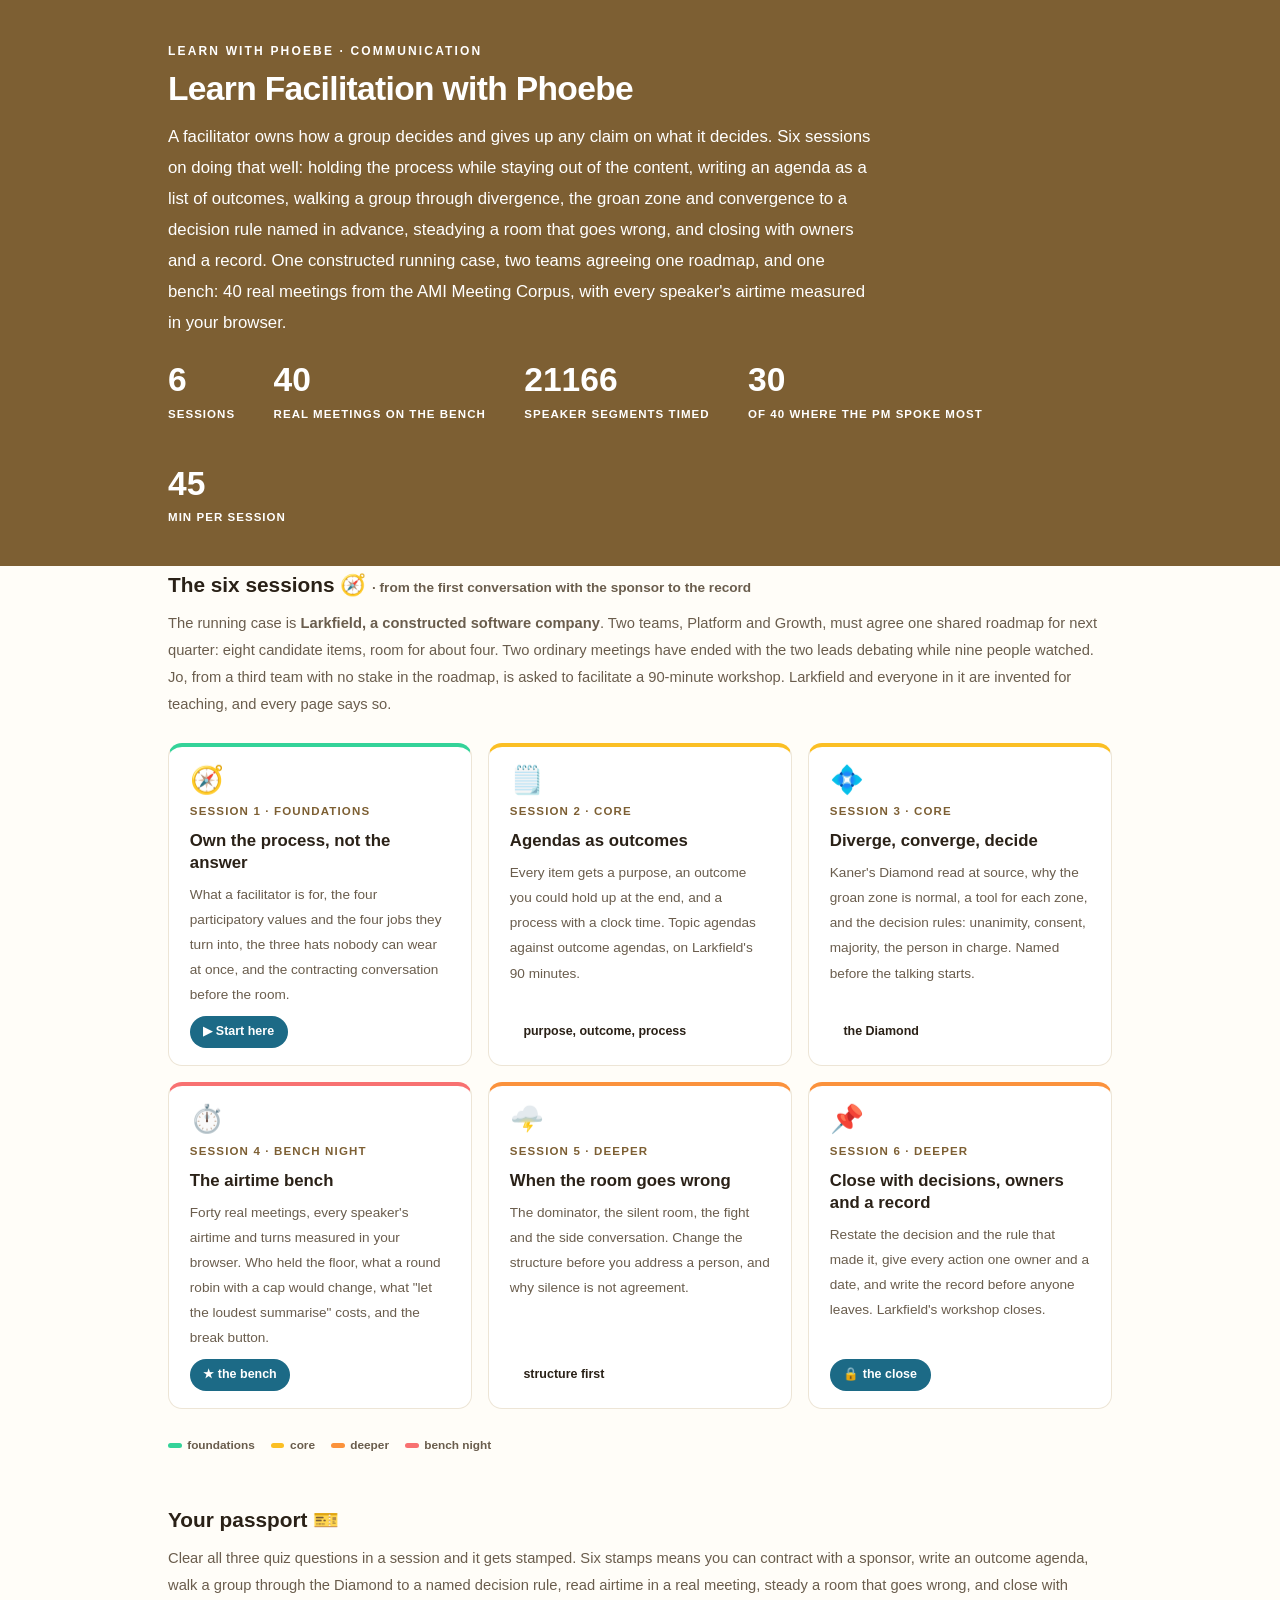
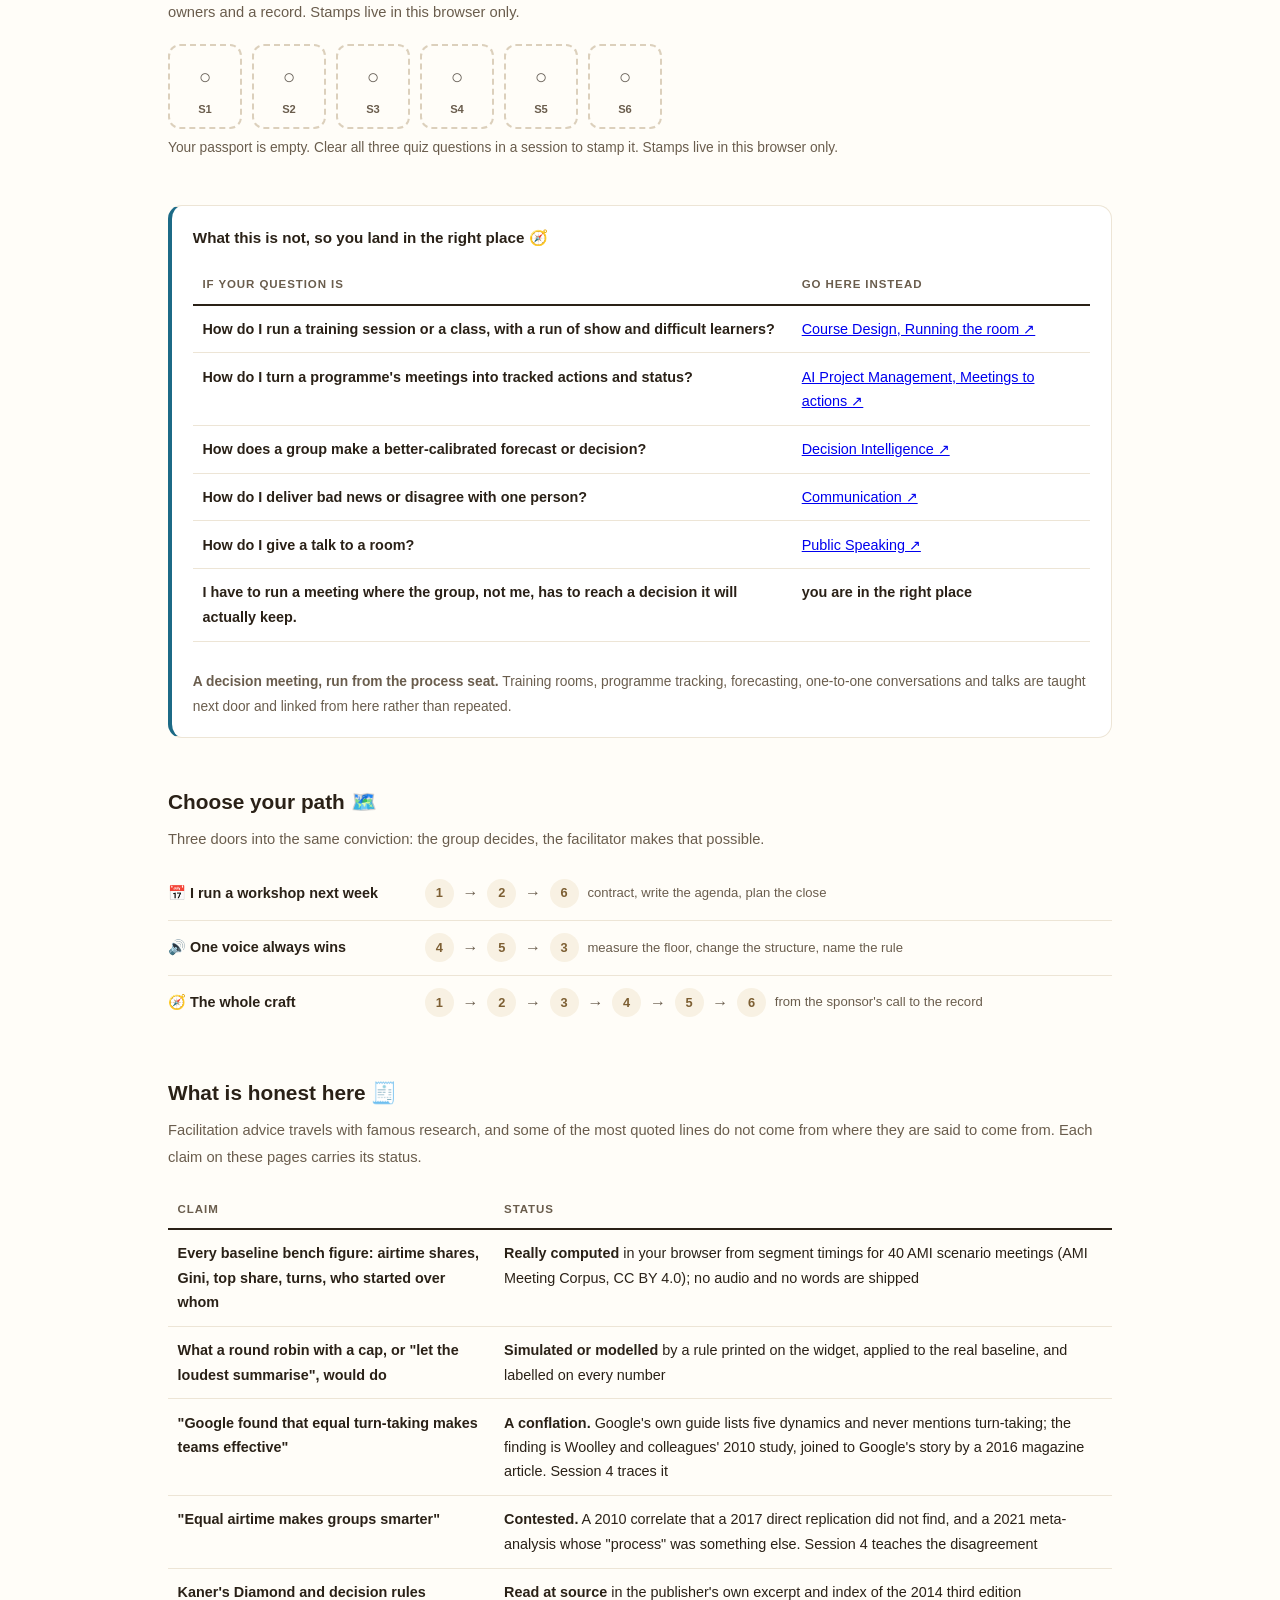
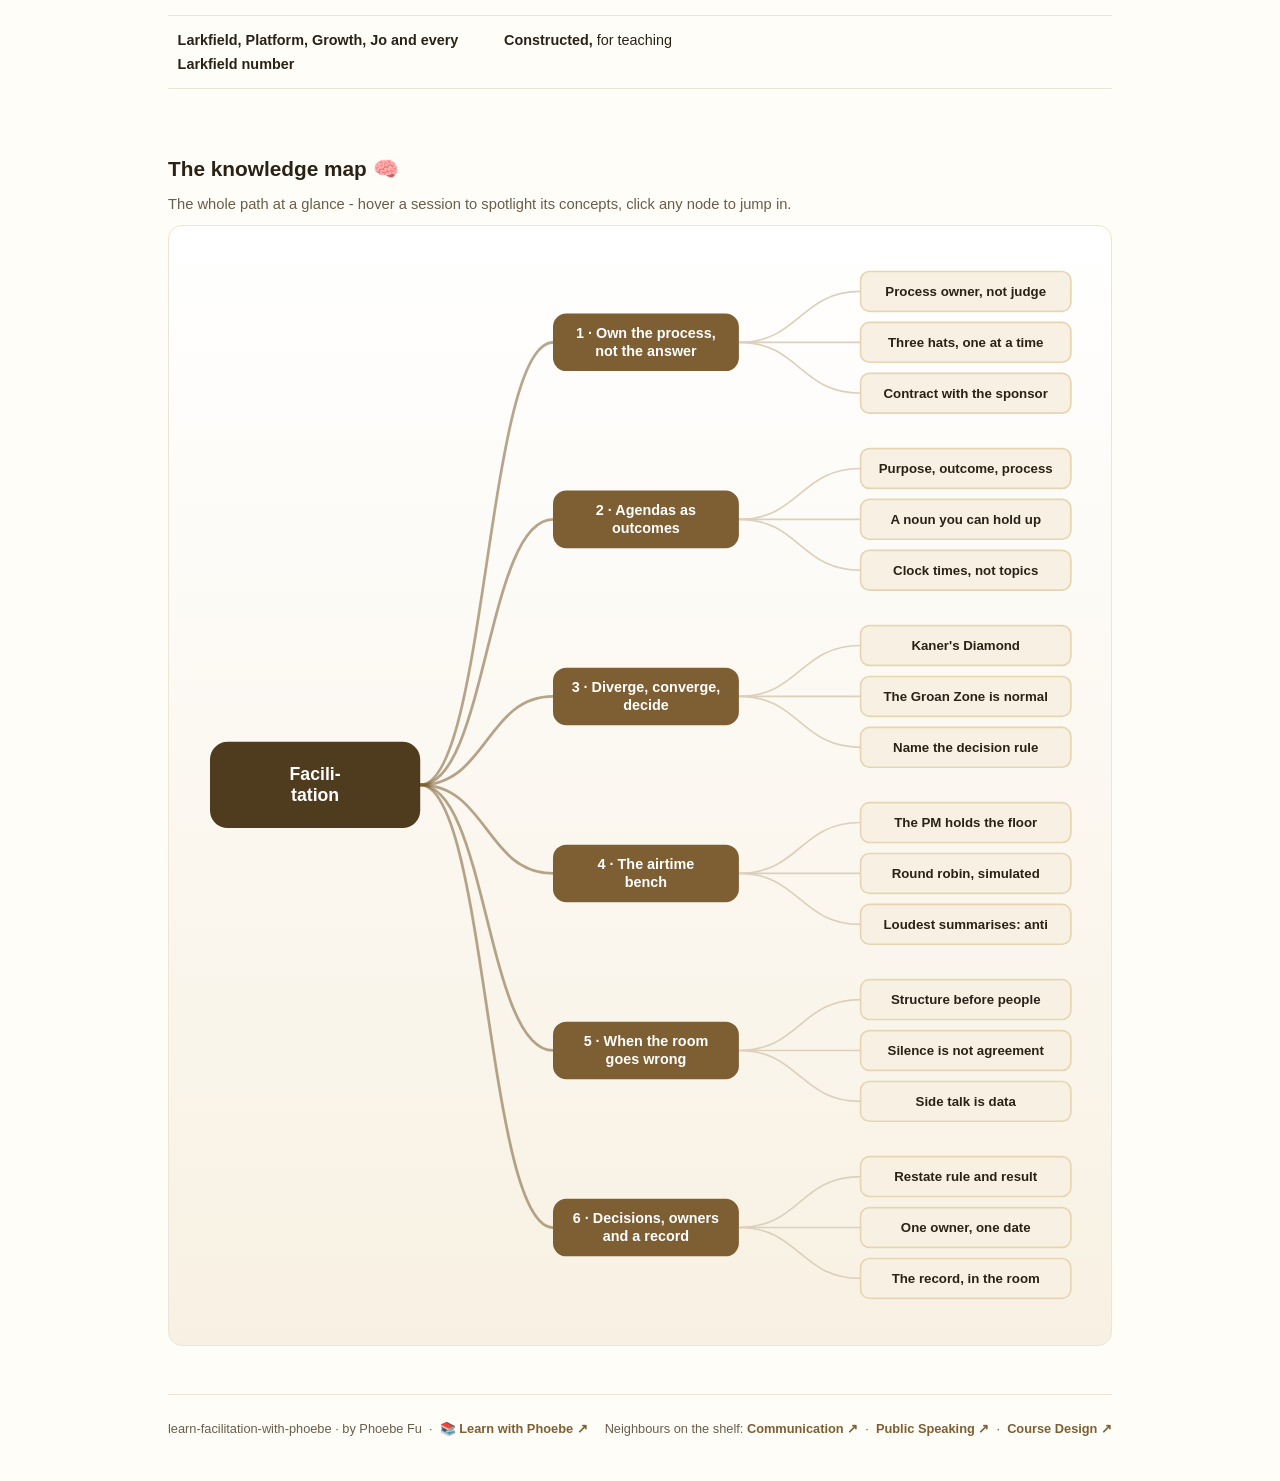
==== index.html @ 5eb2ea35 "Facilitation - six sessions and a real airtime bench Own the process, agendas as outcomes, diverge-c" ====
<!DOCTYPE html>
<html lang="en">
<head>
<meta charset="UTF-8">
<meta name="viewport" content="width=device-width, initial-scale=1.0">
<!-- social:start -->
<meta name="description" content="Six sessions on running a meeting where the group does the deciding: owning the process and not the answer, agendas written as outcomes, Kaner's Diamond and decision rules, an airtime bench built on 40 real meetings from the AMI corpus, the room going wrong, and closing with owners and a record. Free, by Phoebe Fu.">
<meta property="og:type" content="website">
<meta property="og:site_name" content="Learn with Phoebe">
<meta property="og:title" content="Learn Facilitation with Phoebe">
<meta property="og:description" content="Own the process, not the answer. Six sessions, one constructed cross-team workshop, and 40 real meetings measured in your browser: who held the floor, and what a facilitation move would change.">
<meta property="og:url" content="https://phoebefu6.github.io/learn-facilitation-with-phoebe/">
<meta property="og:image" content="https://phoebefu6.github.io/learn-facilitation-with-phoebe/assets/og-cover.png">
<meta property="og:image:width" content="1200">
<meta property="og:image:height" content="630">
<meta name="twitter:card" content="summary_large_image">
<meta name="twitter:title" content="Learn Facilitation with Phoebe">
<meta name="twitter:description" content="Who held the floor? 40 real meetings, airtime and turn-taking measured in your browser.">
<meta name="twitter:image" content="https://phoebefu6.github.io/learn-facilitation-with-phoebe/assets/og-cover.png">
<!-- social:end -->
<title>Learn Facilitation with Phoebe</title>
<link rel="stylesheet" href="assets/style.css?v=3">
<style>

  .stats-row { display: flex; gap: 2.4rem; margin-top: 1.5rem; flex-wrap: wrap; }
  .stat b { display: block; font-size: 2.1rem; font-weight: 800; line-height: 1.05; font-variant-numeric: tabular-nums; }
  .stat span { font-size: .72rem; opacity: 1; text-transform: uppercase; letter-spacing: .09em; font-weight: 600; }

  .course-grid { display: grid; grid-template-columns: repeat(auto-fit, minmax(17rem, 1fr)); gap: 1rem; margin-top: 1.5rem; }
  .course-card {
    border: 1px solid var(--hairline);
    border-top: 4px solid var(--diff, var(--indigo));
    border-radius: var(--radius);
    padding: 1.2rem 1.3rem 1.1rem;
    display: flex;
    flex-direction: column;
    gap: .5rem;
    text-decoration: none;
    color: var(--ink);
    background: #fff;
    transition: box-shadow .15s ease, border-color .15s ease, transform .15s ease;
    position: relative;
  }
  .course-card:hover { border-color: var(--indigo-soft); border-top-color: var(--diff, var(--indigo)); box-shadow: 0 8px 28px rgba(var(--shadow-rgb),.16); transform: translateY(-3px); }
  .course-card .cicon { font-size: 1.7rem; line-height: 1; }
  .course-card .cnum { font-size: .72rem; font-weight: 700; color: var(--indigo); text-transform: uppercase; letter-spacing: .1em; }
  .course-card h3 { font-size: 1.05rem; font-weight: 800; line-height: 1.3; }
  .course-card p { font-size: .85rem; color: var(--muted); flex: 1; }
  .course-card .meta { display: flex; gap: .4rem; flex-wrap: wrap; }

  .diff-legend { display: flex; gap: 1rem; margin-top: 1.6rem; font-size: .74rem; color: var(--muted); font-weight: 600; flex-wrap: wrap; }
  .diff-legend i { display: inline-block; width: .85rem; height: .35rem; border-radius: 999px; margin-right: .35rem; vertical-align: middle; }

  .paths { margin-top: 2.6rem; }
  .paths h2 { font-size: 1.3rem; font-weight: 800; margin-bottom: .3rem; }
  .paths .plede { color: var(--muted); font-size: .92rem; margin-bottom: .8rem; }
  .path { display: flex; gap: .55rem; align-items: center; padding: .75rem 0; border-bottom: .5px solid var(--hairline); flex-wrap: wrap; }
  .path:last-child { border-bottom: none; }
  .path b { min-width: 15.5rem; font-size: .9rem; }
  .path .pstep { background: var(--indigo-50); color: var(--indigo); border-radius: 999px; padding: .16rem .68rem; font-weight: 700; font-size: .8rem; text-decoration: none; transition: all .12s ease; }
  .path .pstep:hover { background: var(--indigo); color: #fff; }
  .path .parr { color: var(--muted); font-weight: 700; }

  .mm-section { margin-top: 1.6rem; }
  .mm-section h2 { font-size: 1.3rem; font-weight: 800; margin-bottom: .2rem; }
  .mm-section .mm-lede { color: var(--muted); font-size: .92rem; margin-bottom: .4rem; }
  .mm-wrap { border: 1px solid var(--hairline); border-radius: var(--radius); background: linear-gradient(180deg,#fff,var(--indigo-50)); padding: .6rem; overflow-x: auto; }
  .mm-svg { width: 100%; height: auto; display: block; max-width: 60rem; margin: 0 auto; min-width: 34rem; }
  .mm-link { cursor: pointer; text-decoration: none; }
  .mm-node rect { transition: opacity .15s ease, filter .15s ease; }
  .mm-node text { pointer-events: none; }
  .mm-link:hover .mm-node rect { filter: brightness(1.06); }
  .mm-edge { transition: opacity .15s ease; }

  .not-this { border: 1px solid var(--hairline); border-left: 4px solid var(--clay); border-radius: var(--radius); background: #fff; padding: 1.1rem 1.3rem; margin-top: 1.2rem; }
  .not-this h3 { font-size: .95rem; font-weight: 800; margin-bottom: .5rem; }
</style>
</head>
<body>
<header class="masthead">
  <div class="wrap">
    <div class="eyebrow">Learn with Phoebe · Communication</div>
    <h1>Learn <span class="accent">Facilitation</span> with Phoebe</h1>
    <p class="sub">A facilitator owns how a group decides and gives up any claim on what it decides. Six sessions on doing that well: holding the process while staying out of the content, writing an agenda as a list of outcomes, walking a group through divergence, the groan zone and convergence to a decision rule named in advance, steadying a room that goes wrong, and closing with owners and a record. One constructed running case, two teams agreeing one roadmap, and one bench: 40 real meetings from the AMI Meeting Corpus, with every speaker's airtime measured in your browser.</p>
    <div class="stats-row">
      <div class="stat"><b data-count="6">6</b><span>sessions</span></div>
      <div class="stat"><b data-count="40">40</b><span>real meetings on the bench</span></div>
      <div class="stat"><b data-count="21166">21,166</b><span>speaker segments timed</span></div>
      <div class="stat"><b data-count="30">30</b><span>of 40 where the PM spoke most</span></div>
      <div class="stat"><b data-count="45">45</b><span>min per session</span></div>
    </div>
  </div>
</header>
<main class="wrap">
  <section class="section">
    <div class="paths" style="margin-top:0">
      <h2>The six sessions 🧭 <span style="font-size:.85rem;font-weight:600;color:var(--muted)">· from the first conversation with the sponsor to the record</span></h2>
      <p class="plede">The running case is <strong>Larkfield, a constructed software company</strong>. Two teams, Platform and Growth, must agree one shared roadmap for next quarter: eight candidate items, room for about four. Two ordinary meetings have ended with the two leads debating while nine people watched. Jo, from a third team with no stake in the roadmap, is asked to facilitate a 90-minute workshop. Larkfield and everyone in it are invented for teaching, and every page says so.</p>
    </div>
    <div class="course-grid">
      <a class="course-card" href="courses/01-own-the-process.html" style="--diff:#34D399">
        <span class="cicon">🧭</span>
        <span class="cnum">Session 1 · foundations</span>
        <h3>Own the process, not the answer</h3>
        <p>What a facilitator is for, the four participatory values and the four jobs they turn into, the three hats nobody can wear at once, and the contracting conversation before the room.</p>
        <span class="meta"><span class="pill amber">▶ Start here</span></span>
      </a>
      <a class="course-card" href="courses/02-agendas-as-outcomes.html" style="--diff:#FBBF24">
        <span class="cicon">🗒️</span>
        <span class="cnum">Session 2 · core</span>
        <h3>Agendas as outcomes</h3>
        <p>Every item gets a purpose, an outcome you could hold up at the end, and a process with a clock time. Topic agendas against outcome agendas, on Larkfield's 90 minutes.</p>
        <span class="meta"><span class="pill">purpose, outcome, process</span></span>
      </a>
      <a class="course-card" href="courses/03-diverge-converge-decide.html" style="--diff:#FBBF24">
        <span class="cicon">💠</span>
        <span class="cnum">Session 3 · core</span>
        <h3>Diverge, converge, decide</h3>
        <p>Kaner's Diamond read at source, why the groan zone is normal, a tool for each zone, and the decision rules: unanimity, consent, majority, the person in charge. Named before the talking starts.</p>
        <span class="meta"><span class="pill">the Diamond</span></span>
      </a>
      <a class="course-card" href="courses/04-the-airtime-bench.html" style="--diff:#F87171">
        <span class="cicon">⏱️</span>
        <span class="cnum">Session 4 · bench night</span>
        <h3>The airtime bench</h3>
        <p>Forty real meetings, every speaker's airtime and turns measured in your browser. Who held the floor, what a round robin with a cap would change, what "let the loudest summarise" costs, and the break button.</p>
        <span class="meta"><span class="pill amber">★ the bench</span></span>
      </a>
      <a class="course-card" href="courses/05-when-the-room-goes-wrong.html" style="--diff:#FB923C">
        <span class="cicon">🌩️</span>
        <span class="cnum">Session 5 · deeper</span>
        <h3>When the room goes wrong</h3>
        <p>The dominator, the silent room, the fight and the side conversation. Change the structure before you address a person, and why silence is not agreement.</p>
        <span class="meta"><span class="pill">structure first</span></span>
      </a>
      <a class="course-card" href="courses/06-decisions-owners-record.html" style="--diff:#FB923C">
        <span class="cicon">📌</span>
        <span class="cnum">Session 6 · deeper</span>
        <h3>Close with decisions, owners and a record</h3>
        <p>Restate the decision and the rule that made it, give every action one owner and a date, and write the record before anyone leaves. Larkfield's workshop closes.</p>
        <span class="meta"><span class="pill amber">🔒 the close</span></span>
      </a>
    </div>
    <div class="diff-legend">
      <span><i style="background:#34D399"></i>foundations</span>
      <span><i style="background:#FBBF24"></i>core</span>
      <span><i style="background:#FB923C"></i>deeper</span>
      <span><i style="background:#F87171"></i>bench night</span>
    </div>
  </section>
  <section class="section">
    <div class="paths" style="margin-top:0">
      <h2>Your passport 🎫</h2>
      <p class="plede">Clear all three quiz questions in a session and it gets stamped. Six stamps means you can contract with a sponsor, write an outcome agenda, walk a group through the Diamond to a named decision rule, read airtime in a real meeting, steady a room that goes wrong, and close with owners and a record. Stamps live in this browser only.</p>
    </div>
    <div class="pp-strip"></div>
  </section>
  <section class="section">
    <div class="not-this">
      <h3>What this is not, so you land in the right place 🧭</h3>
      <table class="clean">
        <tr><th>If your question is</th><th>Go here instead</th></tr>
        <tr><td>How do I run a training session or a class, with a run of show and difficult learners?</td><td><a href="https://phoebefu6.github.io/learn-course-design-with-phoebe/courses/b3-running-the-room.html">Course Design, Running the room ↗</a></td></tr>
        <tr><td>How do I turn a programme's meetings into tracked actions and status?</td><td><a href="https://phoebefu6.github.io/learn-ai-project-management-with-phoebe/courses/b7-meetings-to-actions.html">AI Project Management, Meetings to actions ↗</a></td></tr>
        <tr><td>How does a group make a better-calibrated forecast or decision?</td><td><a href="https://phoebefu6.github.io/learn-decision-intelligence-with-phoebe/">Decision Intelligence ↗</a></td></tr>
        <tr><td>How do I deliver bad news or disagree with one person?</td><td><a href="https://phoebefu6.github.io/learn-communication-with-phoebe/courses/06-bad-news-and-disagreement.html">Communication ↗</a></td></tr>
        <tr><td>How do I give a talk to a room?</td><td><a href="https://phoebefu6.github.io/learn-public-speaking-with-phoebe/">Public Speaking ↗</a></td></tr>
        <tr><td><strong>I have to run a meeting where the group, not me, has to reach a decision it will actually keep.</strong></td><td><strong>you are in the right place</strong></td></tr>
      </table>
      <p style="margin-top:.7rem;font-size:.86rem;color:var(--muted)"><strong>A decision meeting, run from the process seat.</strong> Training rooms, programme tracking, forecasting, one-to-one conversations and talks are taught next door and linked from here rather than repeated.</p>
    </div>
  </section>
  <section class="section">
    <div class="paths">
      <h2>Choose your path 🗺️</h2>
      <p class="plede">Three doors into the same conviction: the group decides, the facilitator makes that possible.</p>
      <div class="path"><b>📅 I run a workshop next week</b>
        <a class="pstep" href="courses/01-own-the-process.html">1</a><span class="parr">→</span>
        <a class="pstep" href="courses/02-agendas-as-outcomes.html">2</a><span class="parr">→</span>
        <a class="pstep" href="courses/06-decisions-owners-record.html">6</a>
        <span style="font-size:.82rem;color:var(--muted)">contract, write the agenda, plan the close</span>
      </div>
      <div class="path"><b>🔊 One voice always wins</b>
        <a class="pstep" href="courses/04-the-airtime-bench.html">4</a><span class="parr">→</span>
        <a class="pstep" href="courses/05-when-the-room-goes-wrong.html">5</a><span class="parr">→</span>
        <a class="pstep" href="courses/03-diverge-converge-decide.html">3</a>
        <span style="font-size:.82rem;color:var(--muted)">measure the floor, change the structure, name the rule</span>
      </div>
      <div class="path"><b>🧭 The whole craft</b>
        <a class="pstep" href="courses/01-own-the-process.html">1</a><span class="parr">→</span>
        <a class="pstep" href="courses/02-agendas-as-outcomes.html">2</a><span class="parr">→</span>
        <a class="pstep" href="courses/03-diverge-converge-decide.html">3</a><span class="parr">→</span>
        <a class="pstep" href="courses/04-the-airtime-bench.html">4</a><span class="parr">→</span>
        <a class="pstep" href="courses/05-when-the-room-goes-wrong.html">5</a><span class="parr">→</span>
        <a class="pstep" href="courses/06-decisions-owners-record.html">6</a>
        <span style="font-size:.82rem;color:var(--muted)">from the sponsor's call to the record</span>
      </div>
    </div>
  </section>
  <section class="section">
    <div class="paths" style="margin-top:0">
      <h2>What is honest here 🧾</h2>
      <p class="plede">Facilitation advice travels with famous research, and some of the most quoted lines do not come from where they are said to come from. Each claim on these pages carries its status.</p>
    </div>
    <table class="clean">
      <tr><th>Claim</th><th>Status</th></tr>
      <tr><td>Every baseline bench figure: airtime shares, Gini, top share, turns, who started over whom</td><td><strong>Really computed</strong> in your browser from segment timings for 40 AMI scenario meetings (AMI Meeting Corpus, CC BY 4.0); no audio and no words are shipped</td></tr>
      <tr><td>What a round robin with a cap, or "let the loudest summarise", would do</td><td><strong>Simulated or modelled</strong> by a rule printed on the widget, applied to the real baseline, and labelled on every number</td></tr>
      <tr><td>"Google found that equal turn-taking makes teams effective"</td><td><strong>A conflation.</strong> Google's own guide lists five dynamics and never mentions turn-taking; the finding is Woolley and colleagues' 2010 study, joined to Google's story by a 2016 magazine article. Session 4 traces it</td></tr>
      <tr><td>"Equal airtime makes groups smarter"</td><td><strong>Contested.</strong> A 2010 correlate that a 2017 direct replication did not find, and a 2021 meta-analysis whose "process" was something else. Session 4 teaches the disagreement</td></tr>
      <tr><td>Kaner's Diamond and decision rules</td><td><strong>Read at source</strong> in the publisher's own excerpt and index of the 2014 third edition</td></tr>
      <tr><td>Larkfield, Platform, Growth, Jo and every Larkfield number</td><td><strong>Constructed,</strong> for teaching</td></tr>
    </table>
  </section>
  <section class="section mm-section">
    <h2>The knowledge map 🧠</h2>
    <p class="mm-lede">The whole path at a glance - hover a session to spotlight its concepts, click any node to jump in.</p>
    <div class="mm-wrap"><div id="mindmap"></div></div>
  </section>
  <footer class="pagefoot">
    <span>learn-facilitation-with-phoebe · by Phoebe Fu &nbsp;·&nbsp; 📚 <a href="https://phoebefu6.github.io/learn-with-phoebe/">Learn with Phoebe ↗</a></span>
    <span>Neighbours on the shelf: <a href="https://phoebefu6.github.io/learn-communication-with-phoebe/">Communication ↗</a> &nbsp;·&nbsp; <a href="https://phoebefu6.github.io/learn-public-speaking-with-phoebe/">Public Speaking ↗</a> &nbsp;·&nbsp; <a href="https://phoebefu6.github.io/learn-course-design-with-phoebe/">Course Design ↗</a></span>
  </footer>
</main>
<script>
window.MINDMAP_DATA = {
 "title": "Facili-\ntation",
 "centerColor": "#4F3B1D",
 "sessions": [
  {
   "label": "Own the process,\nnot the answer",
   "href": "courses/01-own-the-process.html",
   "color": "#34D399",
   "concepts": [
    {
     "label": "Process owner, not judge",
     "href": "courses/01-own-the-process.html"
    },
    {
     "label": "Three hats, one at a time",
     "href": "courses/01-own-the-process.html"
    },
    {
     "label": "Contract with the sponsor",
     "href": "courses/01-own-the-process.html"
    }
   ]
  },
  {
   "label": "Agendas as\noutcomes",
   "href": "courses/02-agendas-as-outcomes.html",
   "color": "#FBBF24",
   "concepts": [
    {
     "label": "Purpose, outcome, process",
     "href": "courses/02-agendas-as-outcomes.html"
    },
    {
     "label": "A noun you can hold up",
     "href": "courses/02-agendas-as-outcomes.html"
    },
    {
     "label": "Clock times, not topics",
     "href": "courses/02-agendas-as-outcomes.html"
    }
   ]
  },
  {
   "label": "Diverge, converge,\ndecide",
   "href": "courses/03-diverge-converge-decide.html",
   "color": "#FBBF24",
   "concepts": [
    {
     "label": "Kaner's Diamond",
     "href": "courses/03-diverge-converge-decide.html"
    },
    {
     "label": "The Groan Zone is normal",
     "href": "courses/03-diverge-converge-decide.html"
    },
    {
     "label": "Name the decision rule",
     "href": "courses/03-diverge-converge-decide.html"
    }
   ]
  },
  {
   "label": "The airtime\nbench",
   "href": "courses/04-the-airtime-bench.html",
   "color": "#F87171",
   "concepts": [
    {
     "label": "The PM holds the floor",
     "href": "courses/04-the-airtime-bench.html"
    },
    {
     "label": "Round robin, simulated",
     "href": "courses/04-the-airtime-bench.html"
    },
    {
     "label": "Loudest summarises: anti",
     "href": "courses/04-the-airtime-bench.html"
    }
   ]
  },
  {
   "label": "When the room\ngoes wrong",
   "href": "courses/05-when-the-room-goes-wrong.html",
   "color": "#FB923C",
   "concepts": [
    {
     "label": "Structure before people",
     "href": "courses/05-when-the-room-goes-wrong.html"
    },
    {
     "label": "Silence is not agreement",
     "href": "courses/05-when-the-room-goes-wrong.html"
    },
    {
     "label": "Side talk is data",
     "href": "courses/05-when-the-room-goes-wrong.html"
    }
   ]
  },
  {
   "label": "Decisions, owners\nand a record",
   "href": "courses/06-decisions-owners-record.html",
   "color": "#FB923C",
   "concepts": [
    {
     "label": "Restate rule and result",
     "href": "courses/06-decisions-owners-record.html"
    },
    {
     "label": "One owner, one date",
     "href": "courses/06-decisions-owners-record.html"
    },
    {
     "label": "The record, in the room",
     "href": "courses/06-decisions-owners-record.html"
    }
   ]
  }
 ]
};
</script>
<script src="assets/mindmap.js?v=1"></script>
<script src="assets/app.js?v=2"></script>
</body>
</html>
---- assets/style.css ----
/* learn-facilitation-with-phoebe - editorial bold design system
   Accent: compass brass #7D5F33 · Deep brass #4F3B1D · Mid brass #6A5029 · Contrast: deep sea teal #1C6A86
   (CSS var names still read --indigo/--amber; they hold brass and teal.)
   Light surfaces only: the code box and the lightbox scrim are light tints. */

:root {
  --indigo: #7D5F33;
  --indigo-deep: #4F3B1D;
  --indigo-mid: #6A5029;
  --indigo-soft: #E6D5B3;
  --indigo-50: #F8F1E3;
  --ink: #2A2117;
  --muted: #6A5D4D;
  --faint: #DCD0BC;
  --hairline: #EDE5D6;
  --clay: #1C6A86;
  --clay-ink: #124A5E;
  --amber: #1C6A86;
  --amber-ink: #124A5E;
  --amber-50: #E4F1F5;
  --paper: #FFFDF8;
  --code-bg: #FBF6EC;
  --code-ink: #2A2117;
  --scrim-rgb: 255,252,246;
  --shadow-rgb: 125,95,51;
  --radius: 14px;
}

* { margin: 0; padding: 0; box-sizing: border-box; }

html { font-size: 16px; scroll-behavior: smooth; }
html.zoom-125 { font-size: 20px; }
html.zoom-150 { font-size: 24px; }

body {
  font-family: "Inter", -apple-system, BlinkMacSystemFont, "Segoe UI", Roboto, sans-serif;
  background: var(--paper);
  color: var(--ink);
  line-height: 1.85;
  font-feature-settings: "tnum";
}

.wrap { max-width: 62rem; margin: 0 auto; padding: 0 1.5rem; }

/* ---------- header band ---------- */
.masthead {
  background: var(--indigo);
  color: #fff;
  padding: 2.5rem 0 2.25rem;
}
.masthead .eyebrow {
  font-size: .75rem;
  letter-spacing: .18em;
  text-transform: uppercase;
  opacity: 1;
  font-weight: 600;
}
.masthead h1 {
  font-size: 2.1rem;
  line-height: 1.15;
  font-weight: 800;
  margin: .5rem 0 .75rem;
  letter-spacing: -.02em;
}
.masthead h1 .accent { color: inherit; }
.masthead .sub { font-size: 1.05rem; opacity: 1; max-width: 44rem; }

.chip-row { display: flex; flex-wrap: wrap; gap: .5rem; margin-top: 1.1rem; }
.chip {
  display: inline-flex;
  align-items: center;
  gap: .35rem;
  border-radius: 999px;
  padding: .25rem .8rem;
  font-size: .78rem;
  font-weight: 600;
  white-space: nowrap;
}
.chip.level { background: #fff; color: var(--indigo); }
.chip.audience { background: rgba(255,255,255,.08); color: #fff; border: 1px solid rgba(255,255,255,.35); }
.chip.time { background: var(--ink); color: #fff; font-variant-numeric: tabular-nums; }


/* ---------- agenda band ----------
   Recovered 2026-09-02. These six repos were scaffolded from a stylesheet that had
   lost this block, so .agenda rendered as run-on inline text ~700px tall inside the
   masthead. 87 of 93 repos carry it; these were the exception, and they were also the
   six the estate sweep could not see. See course-builder/references/field-notes.md.

   .a3 does NOT reuse the donor's `color: var(--amber-ink)`: that pair falls below
   4.5:1 against --amber in all six palettes, which is the same failure the sweep
   flags on the wellbeing courses. The literal below is the darkest tone of this
   repo's own amber-ink that clears 4.5:1, so the band stays bright. Recompute it if
   --amber changes. */
.agenda {
  display: flex;
  border-radius: 999px;
  overflow: hidden;
  margin: 1.4rem 0 0;
  font-size: .72rem;
  font-weight: 600;
  text-align: center;
  color: #fff;
}
.agenda span { padding: .45rem .3rem; white-space: nowrap; overflow: hidden; text-overflow: ellipsis; }
.agenda .a1 { background: var(--indigo-deep); }
.agenda .a2 { background: var(--indigo-mid); }
.agenda .a3 { background: var(--amber); color: #FFFFFF; }
.agenda .a4 { background: var(--indigo-soft); color: var(--ink); }

/* ---------- toolbar ---------- */
.toolbar {
  position: sticky;
  top: 0;
  z-index: 40;
  background: rgba(255,255,255,.94);
  backdrop-filter: blur(6px);
  border-bottom: 1px solid var(--hairline);
  padding: .55rem 0;
}
.toolbar .wrap { display: flex; align-items: center; gap: .5rem; flex-wrap: nowrap; }
.toolbar .crumb { font-size: .8rem; color: var(--muted); font-weight: 600; margin-right: auto; min-width: 0; white-space: nowrap; overflow: hidden; text-overflow: ellipsis; }
.toolbar .btn { white-space: nowrap; flex: none; padding: .38rem .8rem; font-size: .78rem; line-height: 1.2; }
.toolbar .crumb a { color: var(--indigo); text-decoration: none; }
.btn {
  border: 1px solid var(--hairline);
  background: #fff;
  color: var(--ink);
  border-radius: 999px;
  padding: .35rem .9rem;
  font-size: .78rem;
  font-weight: 600;
  cursor: pointer;
  font-family: inherit;
  transition: all .15s ease;
}
.btn:hover { border-color: var(--indigo); color: var(--indigo); }
.btn.primary { background: var(--indigo); border-color: var(--indigo); color: #fff; }
.btn.primary:hover { background: var(--indigo-deep); }

/* ---------- sections ---------- */
main { padding: 2.5rem 0 4rem; }

.section { margin-bottom: 2.8rem; }
.section-kicker { margin-bottom: 1rem; }
.section-kicker .klabel {
  display: block;
  font-size: .72rem;
  text-transform: uppercase;
  letter-spacing: .1em;
  color: var(--indigo);
  font-weight: 700;
  margin-bottom: .35rem;
}
.section-kicker h2 {
  font-size: 1.45rem;
  font-weight: 800;
  letter-spacing: -.01em;
  display: flex;
  align-items: center;
  gap: .7rem;
  flex-wrap: wrap;
}
.section-kicker .tag {
  border-radius: 999px;
  padding: .18rem .7rem;
  font-size: .7rem;
  font-weight: 700;
  text-transform: uppercase;
  letter-spacing: .08em;
}
.tag.concept { background: var(--indigo-50); color: var(--indigo); }
.tag.demo { background: var(--amber-50); color: var(--amber-ink); }
.tag.exercise { background: var(--ink); color: #fff; }

.lede { color: var(--muted); max-width: 46rem; margin-bottom: 1.4rem; line-height: 1.8; }

/* live vs self-study markers on cards */
.mode {
  font-size: .64rem;
  font-weight: 700;
  text-transform: uppercase;
  letter-spacing: .07em;
  padding: .14rem .6rem;
  border-radius: 999px;
  flex: none;
}
.mode.live { background: var(--indigo); color: #fff; }
.mode.self { background: #fff; color: var(--muted); border: 1px solid var(--hairline); }

/* ---------- accordions ---------- */
details.card {
  border: 1px solid var(--hairline);
  border-radius: var(--radius);
  margin-bottom: .8rem;
  overflow: hidden;
  background: #fff;
}
details.card[open] { border-color: var(--indigo-soft); box-shadow: 0 8px 28px rgba(var(--shadow-rgb),.08); }
details.card summary {
  list-style: none;
  cursor: pointer;
  padding: 1rem 1.25rem;
  display: flex;
  align-items: center;
  gap: .75rem;
  font-weight: 700;
  font-size: 1.02rem;
  user-select: none;
}
details.card summary::-webkit-details-marker { display: none; }
details.card summary .dot {
  width: .6rem; height: .6rem;
  border-radius: 999px;
  background: var(--indigo);
  flex: none;
}
details.card summary .mini { margin-left: auto; font-size: .72rem; color: var(--muted); font-weight: 600; white-space: nowrap; }
details.card summary .caret { transition: transform .2s ease; color: var(--indigo); font-size: .8rem; }
details.card[open] summary .caret { transform: rotate(90deg); }
details.card .body { padding: 0 1.25rem 1.4rem; border-top: 1px solid var(--hairline); padding-top: 1.15rem; }
details.card .body p { margin-bottom: 1.05rem; max-width: 48rem; }
details.card .body p:last-child { margin-bottom: 0; }
details.card .body ul, details.card .body ol { margin: 0 0 1.1rem 1.2rem; max-width: 47rem; }
details.card .body li { margin-bottom: .65rem; }
details.card .body h4 { font-size: .95rem; font-weight: 700; margin: 1.1rem 0 .45rem; }
details.card .body h4:first-child { margin-top: 0; }

/* ---------- pills & legends ---------- */
.legend { display: flex; flex-wrap: wrap; gap: .5rem; margin: 0 0 1.2rem; }
.pill {
  display: inline-flex;
  align-items: center;
  gap: .4rem;
  border-radius: 999px;
  padding: .28rem .85rem;
  font-size: .78rem;
  font-weight: 600;
}
.pill.solid { background: var(--indigo); color: #fff; }
.pill.light { background: var(--indigo-50); color: var(--indigo); }
.pill.inkpill { background: var(--ink); color: #fff; }
.pill.amber, .pill.peach { background: var(--amber); color: #fff; }
.pill.bare { color: var(--faint); }

/* ---------- 4D grid ---------- */
.grid-2 { display: grid; grid-template-columns: repeat(auto-fit, minmax(15rem, 1fr)); gap: .8rem; margin: .5rem 0 1rem; }
.d-card {
  border: 1px solid var(--hairline);
  border-left: 4px solid var(--indigo);
  border-radius: 10px;
  padding: 1rem 1.1rem;
}
.d-card h4 { font-size: .95rem; margin-bottom: .3rem; }
.d-card h4 .lead-letter { color: var(--indigo); }
.d-card p { font-size: .86rem; color: var(--muted); margin: 0; }

/* ---------- tables ---------- */
table.clean { width: 100%; border-collapse: collapse; font-size: .9rem; margin: .4rem 0 1rem; }
table.clean th {
  text-align: left;
  font-size: .72rem;
  text-transform: uppercase;
  letter-spacing: .08em;
  color: var(--muted);
  padding: .5rem .6rem;
  border-bottom: 2px solid var(--ink);
}
table.clean td { padding: .7rem .6rem; border-bottom: .5px solid var(--hairline); vertical-align: top; line-height: 1.7; }
table.clean td:first-child { font-weight: 600; }

/* ---------- prompt boxes ---------- */
.prompt-box {
  position: relative;
  background: var(--code-bg);
  color: var(--code-ink);
  border-radius: var(--radius);
  padding: 1.1rem 1.2rem;
  margin: 1rem 0 1.2rem;
  font-family: "SF Mono", ui-monospace, Menlo, Consolas, monospace;
  font-size: .84rem;
  line-height: 1.65;
  white-space: pre-wrap;
  word-break: break-word;
}
.prompt-box .label {
  position: absolute;
  top: -0.7rem;
  left: 1rem;
  background: var(--indigo);
  color: #fff;
  font-family: "Inter", -apple-system, sans-serif;
  font-size: .68rem;
  font-weight: 700;
  letter-spacing: .06em;
  text-transform: uppercase;
  border-radius: 999px;
  padding: .15rem .7rem;
}
.prompt-box.bad .label { background: var(--faint); color: var(--ink); }
.prompt-box.good .label { background: var(--amber); color: #fff; }
.copy-btn {
  position: absolute;
  top: .7rem;
  right: .7rem;
  background: var(--indigo-50);
  border: 1px solid var(--faint);
  color: var(--indigo-deep);
  border-radius: 999px;
  padding: .25rem .8rem;
  font-size: .72rem;
  font-weight: 600;
  cursor: pointer;
  font-family: "Inter", -apple-system, sans-serif;
  transition: background .15s ease;
}
.copy-btn:hover { background: var(--indigo-soft); }
.copy-btn.copied { background: var(--amber); border-color: var(--amber); color: #fff; }

/* ---------- demo steps ---------- */
.steps { counter-reset: step; margin: .6rem 0 1rem; }
.step {
  display: grid;
  grid-template-columns: max-content minmax(0, 1fr);
  column-gap: .9rem;
  row-gap: .2rem;
  padding: .85rem 0;
  border-bottom: .5px solid var(--hairline);
}
.step > * { grid-column: 2; min-width: 0; }
.step > .prompt-box { margin: .8rem 0 .4rem; }
.step:last-child { border-bottom: none; }
.step::before {
  counter-increment: step;
  content: counter(step);
  flex: none;
  width: 1.7rem; height: 1.7rem;
  border-radius: 999px;
  background: var(--indigo-50);
  color: var(--indigo);
  font-weight: 700;
  font-size: .85rem;
  display: inline-flex;
  align-items: center;
  justify-content: center;
  margin-top: .1rem;
}
.step p { margin: 0; }
/* A code box inside a step sits BELOW the step text at full width. Without this the flex row
 * puts it in a half-width column beside the text and wraps code mid-token. */
.step { flex-wrap: wrap; }
.step > p { flex: 1 1 0; min-width: 0; }
.step > .prompt-box { flex: 1 1 100%; margin: .7rem 0 .2rem; word-break: normal; overflow-x: auto; }

/* ---------- callouts ---------- */
.callout {
  border-radius: var(--radius);
  padding: 1rem 1.2rem;
  margin: 1rem 0;
  font-size: .92rem;
}
.callout.tip { background: var(--indigo-50); border-left: 4px solid var(--indigo); }
.callout.win { background: var(--amber-50); border-left: 4px solid var(--amber); }
.callout strong:first-child { display: block; margin-bottom: .2rem; }

.callout.example {
  background: #FFFFFF;
  border: 1px solid var(--hairline);
  border-left: 4px solid var(--amber);
  font-size: .9rem;
}
.callout.example .ex-pill {
  display: inline-block;
  background: var(--amber);
  color: #fff;
  border-radius: 999px;
  padding: .15rem .7rem;
  font-size: .68rem;
  font-weight: 700;
  text-transform: uppercase;
  letter-spacing: .06em;
  margin-bottom: .5rem;
}
.callout.example p { margin: 0 0 .75rem; max-width: 47rem; }
.callout.example p:last-child { margin-bottom: 0; }
.callout.example ul { margin: 0 0 0 1.1rem; max-width: 46rem; }
.callout.example li { margin-bottom: .6rem; }
.callout.example li:last-child { margin-bottom: 0; }

/* ---------- zoomable figures ---------- */
figure.zoomable {
  border: 1px solid var(--hairline);
  border-radius: var(--radius);
  padding: 1.2rem;
  margin: 1rem 0 1.4rem;
  cursor: zoom-in;
  transition: box-shadow .15s ease;
  background: #fff;
}
figure.zoomable:hover { box-shadow: 0 8px 28px rgba(var(--shadow-rgb),.12); }
figure.zoomable svg, figure.zoomable img { width: 100%; height: auto; display: block; }
figure.zoomable figcaption {
  margin-top: .6rem;
  font-size: .76rem;
  color: var(--muted);
  font-weight: 600;
  display: flex;
  align-items: center;
  gap: .4rem;
}

.lightbox {
  position: fixed;
  inset: 0;
  z-index: 100;
  background: rgba(var(--scrim-rgb),.9);
  display: none;
  align-items: center;
  justify-content: center;
  padding: 3vh 3vw;
  cursor: zoom-out;
}
.lightbox.open { display: flex; }
.lightbox .inner {
  background: #fff;
  border-radius: var(--radius);
  padding: 2rem;
  max-width: 94vw;
  max-height: 92vh;
  overflow: auto;
}
.lightbox .inner svg, .lightbox .inner img { width: min(88vw, 70rem); height: auto; }
.lightbox .close-hint {
  position: fixed;
  top: 1rem; right: 1.4rem;
  color: var(--ink);
  font-size: .8rem;
  font-weight: 600;
  opacity: 1;
}

/* ---------- courses covered ---------- */
.covered { border: 1px solid var(--hairline); border-radius: var(--radius); overflow: hidden; }
.covered-row {
  display: flex;
  align-items: baseline;
  gap: .8rem;
  padding: .75rem 1.1rem;
  border-bottom: .5px solid var(--hairline);
  font-size: .9rem;
}
.covered-row:last-child { border-bottom: none; }
.covered-row .status { flex: none; }
.covered-row .name { font-weight: 600; }
.covered-row .note { margin-left: auto; color: var(--muted); font-size: .78rem; text-align: right; }

/* ---------- cheat sheet footer ---------- */
.cheat {
  background: var(--indigo-50);
  color: var(--ink);
  border: 1px solid var(--indigo-soft);
  border-radius: var(--radius);
  padding: 1.6rem 1.6rem 1.3rem;
  margin-top: 3rem;
}
.cheat h3 { font-size: 1.1rem; margin-bottom: 1rem; }
.cheat h3 span { color: var(--indigo); }
.cheat .grid-2 { gap: 1rem; }
.cheat .cheat-item { border-left: 3px solid var(--indigo-mid); padding-left: .8rem; }
.cheat .cheat-item b { display: block; font-size: .85rem; color: var(--indigo-deep); }
.cheat .cheat-item span { font-size: .82rem; color: var(--ink); }

footer.pagefoot {
  border-top: 1px solid var(--hairline);
  margin-top: 3rem;
  padding: 1.4rem 0 2.5rem;
  font-size: .8rem;
  color: var(--muted);
  display: flex;
  justify-content: space-between;
  flex-wrap: wrap;
  gap: .8rem;
}
footer.pagefoot a { color: var(--indigo); text-decoration: none; font-weight: 600; }

/* ---------- wayfinding: reading progress + section dots + part numbers ---------- */

#progress-bar {
  position: fixed;
  top: 0; left: 0;
  height: 3px;
  width: 0;
  background: linear-gradient(90deg, var(--indigo), var(--amber));
  z-index: 90;
}

.pagenav {
  position: fixed;
  right: 1.1rem;
  top: 50%;
  transform: translateY(-50%);
  z-index: 50;
  display: flex;
  flex-direction: column;
  gap: .55rem;
}
.pagenav a {
  width: .68rem; height: .68rem;
  border-radius: 999px;
  background: #fff;
  border: 2px solid var(--faint);
  display: block;
  position: relative;
  transition: all .15s ease;
}
.pagenav a:hover { border-color: var(--indigo); transform: scale(1.3); }
.pagenav a.active { background: var(--indigo); border-color: var(--indigo); }
.pagenav a .nlabel {
  position: absolute;
  right: 1.4rem;
  top: 50%;
  transform: translateY(-50%);
  background: #fff;
  color: var(--ink);
  border: 1px solid var(--faint);
  font-size: .7rem;
  font-weight: 600;
  padding: .22rem .65rem;
  border-radius: 6px;
  white-space: nowrap;
  opacity: 0;
  pointer-events: none;
  transition: opacity .15s ease;
}
.pagenav a:hover .nlabel { opacity: 1; }
@media (max-width: 74rem) { .pagenav { display: none; } }

main { counter-reset: partnum -1; }
.section .section-kicker { position: relative; }
.section .section-kicker::before {
  counter-increment: partnum;
  content: counter(partnum, decimal-leading-zero);
  position: absolute;
  right: 0;
  top: -1.2rem;
  font-size: 4.4rem;
  font-weight: 800;
  color: var(--indigo-50);
  line-height: 1;
  font-variant-numeric: tabular-nums;
  pointer-events: none;
  z-index: 0;
}
.section .section-kicker > * { position: relative; z-index: 1; }

details.card summary { transition: background .15s ease; }
details.card summary:hover { background: #F8F1E3; }

/* ---------- journey strip: you are here in the series ---------- */
.journey {
  display: flex;
  align-items: center;
  gap: .45rem;
  margin-top: 1.1rem;
  flex-wrap: wrap;
}
.journey .jlabel { font-size: .7rem; font-weight: 700; text-transform: uppercase; letter-spacing: .09em; opacity: 1; margin-right: .3rem; }
.journey a {
  width: 1.7rem; height: 1.7rem;
  border-radius: 999px;
  display: inline-flex;
  align-items: center;
  justify-content: center;
  font-size: .8rem;
  font-weight: 700;
  text-decoration: none;
  color: #fff;
  border: 1.5px solid rgba(255,255,255,.45);
  transition: all .15s ease;
  font-variant-numeric: tabular-nums;
}
.journey a:hover { border-color: #fff; transform: scale(1.12); }
.journey a.here { background: #fff; color: var(--indigo); border-color: #fff; }
.journey a.dd-chip { width: auto; border-radius: 999px; padding: 0 .7rem; font-size: .72rem; }

/* ---------- check-yourself quiz ---------- */
.quiz-q {
  border: 1px solid var(--hairline);
  border-radius: var(--radius);
  padding: 1.1rem 1.25rem 1rem;
  margin-bottom: .9rem;
  background: #fff;
}
.quiz-q .qtext { font-weight: 700; margin-bottom: .7rem; }
.quiz-q .qopt {
  display: block;
  width: 100%;
  text-align: left;
  background: #fff;
  border: 1px solid var(--hairline);
  border-radius: 10px;
  padding: .6rem .9rem;
  margin-bottom: .5rem;
  font-size: .9rem;
  font-family: inherit;
  color: var(--ink);
  cursor: pointer;
  transition: all .15s ease;
}
.quiz-q .qopt:hover { border-color: var(--indigo); background: var(--indigo-50); }
.quiz-q .qopt.correct { background: var(--indigo); border-color: var(--indigo); color: #fff; font-weight: 600; }
.quiz-q .qopt.correct::after { content: "  ✓"; }
.quiz-q .qopt.wrong { background: #FEF2F2; border-color: #FCA5A5; color: #991B1B; animation: qshake .3s ease; }
.quiz-q .qopt.wrong::after { content: "  ✗ try again"; font-size: .78rem; }
.quiz-q .qopt:disabled { cursor: default; }
.quiz-q .qwhy {
  display: none;
  background: var(--amber-50);
  border-left: 4px solid var(--amber);
  border-radius: 8px;
  padding: .6rem .9rem;
  font-size: .86rem;
  margin-top: .3rem;
}
.quiz-q.answered .qwhy { display: block; }
@keyframes qshake {
  0%, 100% { transform: translateX(0); }
  25% { transform: translateX(-5px); }
  75% { transform: translateX(5px); }
}
.quiz-score { font-weight: 700; color: var(--indigo); margin-top: .4rem; }

@media (prefers-reduced-motion: reduce) {
  .quiz-q .qopt.wrong { animation: none; }
  .journey a:hover { transform: none; }
}

/* ---------- micro-interactions (react-bits inspired, vanilla) ---------- */

/* BlurText: staggered word reveal on the masthead headline */
.masthead h1 .bw {
  display: inline-block;
  opacity: 0;
  filter: blur(8px);
  transform: translateY(.35em);
  animation: bw-in .7s cubic-bezier(.22,.9,.35,1) forwards;
  animation-delay: var(--bw-delay, 0s);
}
@keyframes bw-in {
  to { opacity: 1; filter: blur(0); transform: translateY(0); }
}

/* SpotlightCard: cursor-following highlight on accordion cards */
details.card { position: relative; }
details.card::after {
  content: "";
  position: absolute;
  inset: 0;
  pointer-events: none;
  opacity: 0;
  transition: opacity .3s ease;
  background: radial-gradient(320px circle at var(--mx, 50%) var(--my, 50%), rgba(var(--shadow-rgb),.09), transparent 65%);
}
details.card:hover::after { opacity: 1; }

/* ScrollReveal: sections rise in as they enter the viewport */
.js-reveal .section {
  opacity: 0;
  transform: translateY(16px);
  transition: opacity .6s ease, transform .6s cubic-bezier(.22,.9,.35,1);
}
.js-reveal .section.revealed { opacity: 1; transform: none; }

@media (prefers-reduced-motion: reduce) {
  .masthead h1 .bw { animation: none; opacity: 1; filter: none; transform: none; }
  details.card::after { display: none; }
  .js-reveal .section { opacity: 1; transform: none; transition: none; }
}

@media (max-width: 40rem) {
  .masthead h1 { font-size: 1.6rem; }
  
  .toolbar .crumb { display: none; }
}

@media print {
  .toolbar, .copy-btn { display: none; }
  details.card { border: 1px solid #ccc; }
}

/* ---------- live SQL playground (sql-live.js) ---------- */
.sqlbox {
  border: 1px solid var(--hairline);
  border-radius: var(--radius);
  background: #fff;
  overflow: hidden;
  margin: 1rem 0 1.4rem;
  box-shadow: 0 8px 28px rgba(var(--shadow-rgb),.06);
}
.sql-bar {
  display: flex; align-items: center; gap: .5rem;
  padding: .5rem .8rem;
  background: var(--indigo-deep);
  color: #fff;
}
.sql-dot { width: .6rem; height: .6rem; border-radius: 999px; background: var(--amber); flex: none; }
.sql-title { font-size: .76rem; font-weight: 600; letter-spacing: .02em; opacity: .92; }
.sql-spacer { margin-left: auto; }
.sql-btn {
  border: 1px solid rgba(255,255,255,.28);
  background: rgba(255,255,255,.08);
  color: #fff;
  border-radius: 999px;
  padding: .26rem .8rem;
  font-size: .74rem; font-weight: 700; cursor: pointer;
  font-family: inherit; transition: all .14s ease; white-space: nowrap;
}
.sql-btn:hover { background: rgba(255,255,255,.2); }
.sql-btn.sql-run { background: var(--amber); color: #fff; border-color: var(--amber); }
.sql-btn.sql-run:hover { filter: brightness(1.05); }
.sql-label {
  display: block;
  font-size: .64rem; text-transform: uppercase; letter-spacing: .09em;
  font-weight: 700; color: var(--muted);
  padding: .6rem .9rem .2rem;
}
.sql-code-wrap { border-bottom: 1px solid var(--hairline); }
.sql-code {
  width: 100%;
  border: none; outline: none; resize: vertical;
  padding: .35rem .9rem .9rem;
  font-family: "SF Mono", "JetBrains Mono", Menlo, Consolas, monospace;
  font-size: .86rem; line-height: 1.6;
  color: var(--ink); background: #fff;
  tab-size: 2;
}
.sql-out { padding: .2rem .9rem 1rem; overflow-x: auto; }
.sql-tablewrap { overflow-x: auto; }
table.sql-table { width: 100%; border-collapse: collapse; font-size: .84rem; margin: .3rem 0 .1rem; }
table.sql-table th {
  text-align: left; text-transform: uppercase; letter-spacing: .05em;
  font-size: .68rem; color: var(--indigo); font-weight: 800;
  padding: .35rem .6rem; border-bottom: 2px solid var(--indigo-50); white-space: nowrap;
}
table.sql-table td {
  padding: .32rem .6rem; border-bottom: .5px solid var(--hairline);
  font-variant-numeric: tabular-nums; white-space: nowrap;
}
table.sql-table tr:last-child td { border-bottom: none; }
.sql-null { color: var(--faint); font-style: italic; font-size: .78rem; }
.sql-note { font-size: .74rem; color: var(--muted); margin: .5rem 0 0; font-weight: 600; }
.sql-hint { font-weight: 500; font-style: italic; }
.sql-err {
  font-size: .82rem; color: #991B1B; background: #FEF2F2;
  border: 1px solid #FCA5A5; border-radius: 8px;
  padding: .55rem .75rem; margin: .4rem 0 0;
  font-family: "SF Mono", Menlo, monospace;
}
.sql-cap { font-size: .78rem; color: var(--muted); padding: 0 .9rem .8rem; }
.sqlbox.sql-had-err .sql-bar { background: #7f1d1d; }


@keyframes wkIn { from { opacity: 0; transform: translateY(6px); } to { opacity: 1; transform: none; } }


@media (max-width: 640px) {  }


@media (max-width: 640px) {
  
  
}

/* === LWP-PATCH v2 === */
/* palette-agnostic aliases: 75 repos use --indigo/--amber, 1 uses --pine/--clay */
:root {
  --pv-accent: var(--indigo, var(--pine, #334155));
  --pv-flag: var(--amber, var(--clay, #7D5F33));
  --pv-flag-50: var(--amber-50, var(--clay-50, #E4F1F5));
}

/* ============================================================
   v2 - readable on a phone + reading modes
   Layout only. No palette tokens are changed.
   ============================================================ */

/* --- skip link --- */
.skip-link {
  position: absolute; left: -9999px; top: 0; z-index: 200;
  background: var(--pv-accent); color: #fff;
  padding: .7rem 1.1rem; border-radius: 0 0 var(--radius) 0;
  font-weight: 700; font-size: .85rem; text-decoration: none;
}
.skip-link:focus { left: 0; }

/* --- visible keyboard focus everywhere --- */
:focus-visible {
  outline: 3px solid var(--pv-flag);
  outline-offset: 2px;
  border-radius: 4px;
}

/* --- diagrams: hold authored width, scroll instead of shrinking --- */
.figscroll { overflow-x: auto; -webkit-overflow-scrolling: touch; overscroll-behavior-x: contain; }
.figscroll::-webkit-scrollbar { height: 6px; }
.figscroll::-webkit-scrollbar-thumb { background: var(--faint); border-radius: 3px; }

/* --- tables: scroll container + sticky row label --- */
.tablescroll { overflow-x: auto; -webkit-overflow-scrolling: touch; border-radius: var(--radius); }

/* --- section contents counter --- */
.sec-meta {
  display: block; margin-top: .3rem;
  font-size: .72rem; font-weight: 700; letter-spacing: .06em;
  text-transform: uppercase; color: var(--muted);
  font-variant-numeric: tabular-nums;
}

/* --- study-mode switch --- */
.btn.mode-on { background: var(--pv-flag); border-color: var(--pv-flag); color: #fff; }

/* --- deep-linked card gets a moment of emphasis --- */
details.card.linked { border-color: var(--pv-flag); box-shadow: 0 0 0 3px var(--pv-flag-50); }

@media (max-width: 820px) {
  /* labels keep the size they were drawn at; the figure scrolls */
  figure.zoomable svg { min-width: 820px; }
  .figscroll .mm-svg, .mindmap svg { min-width: 840px; }

  table.clean { min-width: 620px; }
  table.clean th:first-child,
  table.clean td:first-child {
    position: sticky; left: 0; background: #fff;
    box-shadow: 1px 0 0 var(--hairline);
  }

  pre, .prompt-box { overflow-x: auto; }

  /* 44px tap targets */
  details.card summary { min-height: 44px; }
  .qopt { min-height: 44px; display: flex; align-items: center; padding: .7rem .9rem; }
  .toolbar .btn, .pagefoot a { min-height: 44px; display: inline-flex; align-items: center; justify-content: center; }
  .toolbar .crumb, .toolbar #zoom-toggle { display: none; }
  .toolbar .btn { flex: 1 1 0; padding: .3rem .4rem; font-size: .72rem; }
  table.clean { display: block; overflow-x: auto; -webkit-overflow-scrolling: touch; }
}

@media (max-width: 640px) {
  /* long inline code tokens and nowrap chips are the two things that still
     forced the page sideways below 640px: let them break rather than push
     the layout. Inside the media query only - desktop is untouched. */
  :not(pre) > code, .prompt-box span, code span,
  p span, li span, td span { overflow-wrap: anywhere; word-break: break-word; }
  .chip, .syn-chip, .pill, .mode, .tag { white-space: normal; max-width: 100%; }

  
  
  .chip-row, .legend { flex-wrap: wrap; }
  .journey { flex-wrap: wrap; row-gap: .45rem; }
}

/* --- print: a session should print as a complete handout --- */
@media print {
  .pagenav, #progress-bar, .skip-link, .journey, .lightbox { display: none !important; }
  details.card > .body { display: block !important; }
  details.card, figure, table.clean, .callout { break-inside: avoid; page-break-inside: avoid; }
  figure.zoomable svg { min-width: 0; max-width: 100%; }
  .figscroll, .tablescroll { overflow: visible; }
  a[href^="http"]::after { content: " (" attr(href) ")"; font-size: .72rem; color: #555; }
}

/* swipe hint: own line, only when the diagram really does scroll */
figure.zoomable.can-scroll figcaption { flex-wrap: wrap; }
figure.zoomable.can-scroll figcaption::after {
  content: "swipe the diagram \2192";
  flex: 0 0 100%;
  margin-top: .2rem;
  font-size: .72rem;
  font-weight: 700;
  letter-spacing: .04em;
  color: var(--pv-flag);
}
/* === /LWP-PATCH === */


/* ============================================================
   LWP WIDGET KIT v1 - wipe / hotspot / tick / tryrow / stakes
   / scorecard / passport. Self-theming off the course :root.
   ============================================================ */

/* --- shared shell --------------------------------------- */
.wk {
  margin: 26px 0;
  border: 1px solid var(--hairline);
  border-radius: var(--radius);
  background: #fff;
  box-shadow: 0 2px 10px rgba(0,0,0,.03);
  overflow: hidden;
}
.wk-head {
  display: flex; align-items: center; gap: 10px;
  padding: 12px 16px;
  background: var(--indigo-50);
  border-bottom: 1px solid var(--hairline);
}
.wk-head b {
  font-size: 0.74rem; font-weight: 800; letter-spacing: .07em;
  text-transform: uppercase; color: var(--indigo-deep);
}
.wk-head .wk-hint { font-size: 0.82rem; color: var(--muted); }
.wk-body { padding: 18px 16px; }
.wk-foot {
  padding: 10px 16px; border-top: 1px dashed var(--hairline);
  font-size: 0.82rem; color: var(--muted); background: var(--paper);
}

/* --- 1. wipe: draggable before/after ------------------- */
.wipe { position: relative; user-select: none; touch-action: none; }
.wipe-panes { position: relative; overflow: hidden; border-radius: 10px; }
.wipe-a, .wipe-b { padding: 18px 20px; font-size: 0.92rem; line-height: 1.75; }
.wipe-a { background: #FEF2F2; border: 1px solid #FCA5A5; border-radius: 10px; }
.wipe-b {
  position: absolute; inset: 0;
  background: var(--indigo-50); border: 1px solid var(--indigo-soft);
  border-radius: 10px;
  clip-path: inset(0 0 0 var(--wx, 50%));
}
.wipe-a h5, .wipe-b h5 {
  margin: 0 0 8px; font-size: 0.72rem; letter-spacing: .07em;
  text-transform: uppercase; font-weight: 800;
}
.wipe-a h5 { color: #991B1B; }
.wipe-b h5 { color: var(--indigo-deep); }
.wipe-a p, .wipe-b p { margin: 0 0 6px; }
.wipe-grip {
  position: absolute; top: 0; bottom: 0; width: 3px;
  background: var(--indigo); cursor: ew-resize; z-index: 3;
  transform: translateX(-1.5px);
}
.wipe-grip::after {
  content: "⇄"; position: absolute; top: 50%; left: 50%;
  transform: translate(-50%, -50%);
  width: 30px; height: 30px; border-radius: 999px;
  background: var(--indigo); color: #fff;
  display: grid; place-items: center;
  font-size: 0.85rem; font-weight: 800;
  box-shadow: 0 3px 12px rgba(0,0,0,.22);
}
.wipe-tags { display: flex; justify-content: space-between; margin-top: 10px; }
.wipe-tags span {
  font-size: 0.7rem; font-weight: 800; letter-spacing: .06em;
  text-transform: uppercase; padding: 3px 10px; border-radius: 999px;
}
.wipe-tags .wt-a { background: #FEF2F2; color: #991B1B; }
.wipe-tags .wt-b { background: var(--indigo-50); color: var(--indigo-deep); }

/* --- 2. hotspot: pins on a mock ------------------------ */
.hotspot { position: relative; }
.hs-mock { position: relative; border-radius: 10px; overflow: hidden; }
.hs-mock svg { display: block; width: 100%; height: auto; }
.hs-pin {
  position: absolute; left: var(--x); top: var(--y);
  transform: translate(-50%, -50%);
  width: 27px; height: 27px; border-radius: 999px;
  border: 2px solid #fff; background: var(--indigo); color: #fff;
  font: 800 0.78rem/1 Inter, sans-serif;
  display: grid; place-items: center; cursor: pointer;
  box-shadow: 0 2px 9px rgba(0,0,0,.28);
  transition: transform .16s ease, background .16s ease;
  z-index: 2;
}
.hs-pin:hover { transform: translate(-50%, -50%) scale(1.18); }
.hs-pin.on { background: var(--amber); color: #fff; }
.hs-pin::before {
  content: ""; position: absolute; inset: -7px; border-radius: 999px;
  border: 2px solid var(--indigo); opacity: 0;
}
.hs-pin.on::before { border-color: var(--amber); opacity: .55; }
.hs-caps { margin-top: 14px; display: grid; gap: 8px; }
.hs-cap {
  display: none; gap: 10px;
  padding: 12px 14px; border-radius: 10px;
  background: var(--indigo-50); border-left: 3px solid var(--indigo);
  font-size: 0.9rem; line-height: 1.7;
}
.hs-cap.on { display: flex; }
.hs-cap b {
  flex: 0 0 auto; color: var(--indigo-deep);
  font-size: 0.74rem; letter-spacing: .06em; text-transform: uppercase;
  padding-top: 2px;
}
.hs-empty { font-size: 0.86rem; color: var(--muted); font-style: italic; }

/* --- 3. tick: travelling-dot pipeline ------------------ */
.tick-rail { position: relative; padding: 26px 0 8px; }
.tick-line {
  position: absolute; left: 4%; right: 4%; top: 40px; height: 3px;
  background: var(--hairline); border-radius: 2px;
}
.tick-fill {
  position: absolute; left: 0; top: 0; height: 100%;
  background: var(--indigo); border-radius: 2px;
  width: 0; transition: width .45s cubic-bezier(.4,0,.2,1);
}
.tick-dot {
  position: absolute; top: 41.5px; left: 4%;
  width: 15px; height: 15px; border-radius: 999px;
  background: var(--amber); border: 3px solid #fff;
  box-shadow: 0 2px 9px rgba(0,0,0,.25);
  transform: translate(-50%, -50%);
  transition: left .45s cubic-bezier(.4,0,.2,1);
  z-index: 3;
}
.tick-stages { display: flex; justify-content: space-between; position: relative; }
.tick-stage { flex: 1; text-align: center; }
.tick-stage i {
  display: block; width: 13px; height: 13px; margin: 34px auto 10px;
  border-radius: 999px; background: #fff;
  border: 3px solid var(--faint); transition: border-color .3s ease;
}
.tick-stage.done i { border-color: var(--indigo); background: var(--indigo); }
.tick-stage span {
  font-size: 0.76rem; font-weight: 700; color: var(--muted);
  transition: color .3s ease;
}
.tick-stage.done span { color: var(--ink); }
.tick-controls { display: flex; gap: 8px; align-items: center; margin-top: 6px; }
.tick-btn {
  font: 700 0.8rem Inter, sans-serif; cursor: pointer;
  padding: 7px 15px; border-radius: 999px;
  border: 1px solid var(--indigo); background: var(--indigo); color: #fff;
}
.tick-btn.ghost { background: #fff; color: var(--indigo); }
.tick-btn:disabled { opacity: .4; cursor: not-allowed; }
.tick-note {
  display: none; margin-top: 12px; padding: 13px 15px;
  background: var(--paper); border-left: 3px solid var(--amber);
  border-radius: 8px; font-size: 0.9rem; line-height: 1.75;
}
.tick-note.on { display: block; }
.tick-note b { color: var(--indigo-deep); }

/* --- 4. tryrow: inline micro-try ----------------------- */
.tryrow .tr-in {
  display: flex; gap: 8px; flex-wrap: wrap;
}
.tryrow textarea, .tryrow input[type="text"] {
  flex: 1 1 260px; min-height: 44px;
  font: 400 0.9rem/1.6 ui-monospace, SFMono-Regular, Menlo, monospace;
  padding: 10px 12px; border-radius: 9px;
  border: 1px solid var(--hairline); background: var(--paper); color: var(--ink);
  resize: vertical;
}
.tryrow textarea:focus, .tryrow input:focus {
  outline: none; border-color: var(--indigo);
  box-shadow: 0 0 0 3px var(--indigo-50);
}
.tr-go {
  font: 800 0.8rem Inter, sans-serif; cursor: pointer;
  padding: 0 18px; border-radius: 9px; min-height: 44px;
  border: 1px solid var(--indigo); background: var(--indigo); color: #fff;
}
.tr-out {
  display: none; margin-top: 12px; padding: 13px 15px;
  border-radius: 9px; background: var(--indigo-50);
  border-left: 3px solid var(--indigo);
  font-size: 0.9rem; line-height: 1.7;
}
.tr-out.on { display: block; }
.tr-out.bad { background: #FEF2F2; border-left-color: #991B1B; }
.tr-metrics { display: flex; flex-wrap: wrap; gap: 18px; margin-bottom: 6px; }
.tr-metric { display: flex; flex-direction: column; }
.tr-metric b {
  font: 800 1.35rem/1.1 Inter, sans-serif;
  font-variant-numeric: tabular-nums; color: var(--indigo-deep);
}
.tr-metric span {
  font-size: 0.68rem; font-weight: 700; letter-spacing: .06em;
  text-transform: uppercase; color: var(--muted); margin-top: 3px;
}
.tr-verdict { font-weight: 700; }
.tr-verdict.ok { color: var(--indigo-deep); }
.tr-verdict.no { color: #991B1B; }

/* --- 5. stakes: live cost meter ------------------------ */
.stakes-grid { display: grid; gap: 9px; }
.stakes-grid label {
  display: flex; align-items: flex-start; gap: 10px;
  padding: 11px 13px; border-radius: 9px;
  border: 1px solid var(--hairline); background: var(--paper);
  cursor: pointer; font-size: 0.9rem; line-height: 1.65;
  transition: border-color .16s ease, background .16s ease;
}
.stakes-grid label:hover { border-color: var(--indigo-soft); }
.stakes-grid label.on { border-color: var(--indigo); background: var(--indigo-50); }
.stakes-grid label.trap.on { border-color: #991B1B; background: #FEF2F2; }
.stakes-grid input { margin-top: 4px; accent-color: var(--indigo); flex: 0 0 auto; }
.stakes-grid .sk-d {
  margin-left: auto; flex: 0 0 auto;
  font: 800 0.76rem Inter, sans-serif; font-variant-numeric: tabular-nums;
  padding: 2px 9px; border-radius: 999px;
  background: var(--indigo-50); color: var(--indigo-deep);
}
.stakes-grid label.trap .sk-d { background: #FEF2F2; color: #991B1B; }
.stakes-read {
  display: flex; align-items: baseline; gap: 12px; flex-wrap: wrap;
  margin-top: 16px; padding: 15px 17px; border-radius: 10px;
  background: var(--indigo-deep); color: #fff;
}
.stakes-read output {
  font: 800 2.1rem/1 Inter, sans-serif; font-variant-numeric: tabular-nums;
}
.stakes-read .sk-unit { font-size: 0.85rem; opacity: .82; }
.stakes-read .sk-delta {
  margin-left: auto; font-size: 0.85rem; font-weight: 700;
  padding: 4px 11px; border-radius: 999px;
  background: rgba(255,255,255,.15);
}
.stakes-read .sk-delta.good { background: var(--amber); color: #fff; }
.stakes-read .sk-delta.bad { background: #FCA5A5; color: #7f1d1d; }

/* --- 6. scorecard: halfway self-grade ------------------ */
.scorecard .sc-row {
  display: grid; grid-template-columns: 1fr auto; gap: 10px; align-items: center;
  padding: 11px 0; border-bottom: 1px solid var(--hairline);
}
.scorecard .sc-row:last-of-type { border-bottom: 0; }
.scorecard .sc-q { font-size: 0.92rem; line-height: 1.6; }
.scorecard .sc-q em { color: var(--muted); font-style: normal; font-size: 0.84rem; display: block; }
.sc-opts { display: flex; gap: 6px; }
.sc-opts button {
  width: 34px; height: 34px; border-radius: 8px; cursor: pointer;
  border: 1px solid var(--hairline); background: #fff; color: var(--muted);
  font: 800 0.82rem Inter, sans-serif;
}
.sc-opts button.on { background: var(--indigo); border-color: var(--indigo); color: #fff; }
.sc-total {
  margin-top: 16px; padding: 15px 17px; border-radius: 10px;
  background: var(--indigo-50); border-left: 3px solid var(--indigo);
}
.sc-total b {
  font: 800 1.6rem/1 Inter, sans-serif; font-variant-numeric: tabular-nums;
  color: var(--indigo-deep); display: block; margin-bottom: 4px;
}
.sc-total span { font-size: 0.9rem; line-height: 1.7; }

/* --- 7. passport --------------------------------------- */
.pp-pill {
  display: inline-flex; align-items: center; gap: 6px;
  font: 800 0.72rem Inter, sans-serif; letter-spacing: .04em;
  padding: 5px 12px; border-radius: 999px;
  background: var(--indigo-50); color: var(--indigo-deep);
  border: 1px solid var(--indigo-soft); cursor: default;
}
.pp-pill.full { background: var(--amber); color: #fff; border-color: var(--amber); }
.pp-strip { display: flex; gap: 10px; flex-wrap: wrap; margin: 18px 0 6px; }
.pp-stamp {
  display: flex; flex-direction: column; align-items: center; gap: 6px;
  width: 74px; padding: 12px 6px; border-radius: 12px;
  border: 2px dashed var(--faint); background: var(--paper);
  text-decoration: none; color: var(--muted);
  transition: all .18s ease;
}
.pp-stamp:hover { border-color: var(--indigo-soft); }
.pp-stamp i { font-size: 1.3rem; font-style: normal; opacity: .7; color: var(--ink); }
.pp-stamp b { font: 800 0.7rem Inter, sans-serif; }
.pp-stamp.got {
  border-style: solid; border-color: var(--indigo);
  background: var(--indigo-50); color: var(--indigo-deep);
}
.pp-stamp.got i { opacity: 1; }
.pp-note { font-size: 0.86rem; color: var(--muted); }

/* --- 8. cliffhanger ------------------------------------ */
.callout.next {
  border-left: 4px solid var(--amber); background: var(--amber-50);
}
.callout.next .nx-pill {
  display: inline-block; margin-bottom: 7px;
  font: 800 0.68rem Inter, sans-serif; letter-spacing: .07em;
  text-transform: uppercase; padding: 3px 10px; border-radius: 999px;
  background: var(--amber); color: #fff;
}

/* --- mobile floor (desktop is the product) ------------- */
@media (max-width: 720px) {
  .wk-body { padding: 14px 12px; }
  .stakes-read output { font-size: 1.7rem; }
  .stakes-grid .sk-d { margin-left: 0; }
  .stakes-grid label { flex-wrap: wrap; }
  .scorecard .sc-row { grid-template-columns: 1fr; }
  .sc-opts { justify-content: flex-start; }
  .tick-stage span { font-size: 0.68rem; }
  .pp-stamp { width: 62px; }
}

/* ---------- the map bench (map-live.js) ----------
   Every colour here is this repo's palette, recomputed - nothing travelled from a sibling. */
.mb-wrap {
  border: 1px solid var(--hairline); border-radius: var(--radius);
  background: #FFFFFF; padding: 18px 18px 22px; margin: 26px 0;
}
.mb-wrap > h4 { font: 800 1.02rem Inter, sans-serif; color: var(--indigo-deep); }
.mb-wrap > .mb-intro { font-size: 0.92rem; color: var(--muted); margin-bottom: 14px; }

.mb-presets { display: grid; grid-template-columns: repeat(auto-fit, minmax(190px, 1fr)); gap: 8px; margin-bottom: 12px; }
.mb-preset {
  display: grid; grid-template-columns: auto 1fr; column-gap: 10px; align-items: baseline;
  padding: 9px 12px; border: 1px solid var(--hairline); border-radius: 10px; cursor: pointer;
  background: var(--indigo-50); text-align: left; font: inherit;
}
.mb-preset:hover { border-color: var(--indigo-soft); }
.mb-preset.is-on { border-color: var(--indigo); box-shadow: inset 0 0 0 1px var(--indigo); }
.mb-preset.is-anti { background: #FEF2F2; border-color: #FCA5A5; }
.mb-preset.is-anti.is-on { border-color: #991B1B; box-shadow: inset 0 0 0 1px #991B1B; }
.mb-preset input { margin-top: 4px; accent-color: var(--indigo); }
.mb-pname { font: 700 0.93rem Inter, sans-serif; color: var(--indigo-deep); }
.mb-preset.is-anti .mb-pname { color: #7f1d1d; }
.mb-anti {
  font: 700 0.66rem Inter, sans-serif; font-style: normal; letter-spacing: .05em;
  text-transform: uppercase; color: #991B1B;
}
.mb-pnote { grid-column: 2; font-size: 0.82rem; color: var(--muted); line-height: 1.5; }

.mb-edit { display: grid; grid-template-columns: minmax(0, 1fr); gap: 10px; margin-bottom: 12px; }
.mb-edit label { font: 700 0.78rem Inter, sans-serif; color: var(--indigo-deep); letter-spacing: .04em; text-transform: uppercase; }
.mb-edit textarea {
  width: 100%; min-height: 200px; resize: vertical;
  font: 400 0.84rem/1.55 ui-monospace, SFMono-Regular, Menlo, monospace;
  color: var(--ink); background: var(--paper);
  border: 1px solid var(--hairline); border-radius: 10px; padding: 10px 12px;
}
.mb-edit textarea:focus { outline: none; border-color: var(--indigo); box-shadow: 0 0 0 3px var(--indigo-50); }
.mb-hint { font-size: 0.78rem; color: var(--muted); }

.mb-verdict {
  font: 800 1.05rem Inter, sans-serif; padding: 9px 14px;
  border-radius: 10px; margin-bottom: 10px;
}
.mb-verdict.is-good { background: #E4F1F5; color: #124A5E; }
.mb-verdict.is-ok   { background: var(--indigo-50); color: var(--indigo-deep); }
.mb-verdict.is-bad  { background: #FEF2F2; color: #7f1d1d; }

.mb-metrics {
  display: grid; grid-template-columns: repeat(auto-fit, minmax(148px, 1fr));
  gap: 8px; margin-bottom: 16px;
}
.mb-metric {
  display: flex; flex-direction: column; gap: 1px;
  border: 1px solid var(--hairline); border-radius: 10px; padding: 9px 11px;
}
.mb-mlabel { font-size: 0.74rem; color: var(--muted); line-height: 1.35; }
.mb-mvalue { font: 800 1.35rem Inter, sans-serif; color: var(--indigo-deep); line-height: 1.2; }
.mb-munit  { font-size: 0.72rem; color: var(--muted); }
.mb-mkind {
  align-self: flex-start; margin-top: 4px;
  font: 800 0.6rem Inter, sans-serif; letter-spacing: .07em; text-transform: uppercase;
  padding: 2px 7px; border-radius: 999px;
}
.mb-mkind.is-measured  { background: #E4F1F5; color: #124A5E; }
.mb-mkind.is-heuristic { background: var(--indigo-50); color: var(--indigo-deep); }

.mb-stage { border: 1px solid var(--hairline); border-radius: 10px; background: var(--paper); overflow-x: auto; }
.mb-stage svg { display: block; width: 100%; height: auto; min-width: 34rem; }
.mb-lab { font: 600 11.5px Inter, sans-serif; }
.mb-root { font: 800 13px Inter, sans-serif; fill: #FFFFFF; }
.mb-edge { fill: none; stroke-linecap: round; }

/* ---------- four-answers bench: level table (dt-live.js) ---------- */
.dt-tablewrap { overflow-x: auto; }
.dt-table { width: 100%; border-collapse: collapse; font-size: 0.88rem; margin-top: 4px; }
.dt-table thead th {
  text-align: left; font: 800 0.74rem Inter, sans-serif; letter-spacing: .06em;
  text-transform: uppercase; color: var(--indigo-deep); padding: 8px 10px;
  border-bottom: 1.5px solid var(--hairline); white-space: nowrap;
}
.dt-table tbody th {
  text-align: left; font: 700 0.88rem Inter, sans-serif; color: var(--ink);
  padding: 11px 10px; vertical-align: top; border-bottom: 1px solid var(--hairline); min-width: 13rem;
}
.dt-table tbody th em { display: block; font: 400 0.78rem Inter, sans-serif; color: var(--muted); margin-top: 3px; }
.dt-table td { padding: 11px 10px; border-bottom: 1px solid var(--hairline); vertical-align: top; font-variant-numeric: tabular-nums; }
.dt-table tbody tr:last-child th, .dt-table tbody tr:last-child td { border-bottom: none; }
.dt-up { color: var(--clay-ink); font-weight: 800; }
.dt-down { color: #7f1d1d; font-weight: 800; }
.dt-na { color: #7f1d1d; background: #FEF2F2; font-size: 0.84rem; border-radius: 6px; }
.dt-splits { display: flex; flex-wrap: wrap; gap: 8px; }
.dt-sp {
  font-size: 0.82rem; border: 1px solid var(--hairline); border-radius: 8px;
  padding: 4px 9px; background: var(--indigo-50); font-variant-numeric: tabular-nums;
}
.dt-sp b { font-weight: 800; }
.dt-sp em { font-style: normal; font-weight: 800; }
.dt-sp.is-up em { color: var(--clay-ink); }
.dt-sp.is-down em { color: #7f1d1d; }

/* ---------- airtime bench (airtime-live.js) ---------- */
#airtime-bench { border: 1px solid var(--hairline); border-radius: var(--radius); background: #fff; padding: 16px; margin: 1rem 0 1.4rem; }
.ab-top { display: flex; flex-wrap: wrap; gap: 10px; align-items: center; margin-bottom: 12px; }
.ab-pick { display: flex; flex-wrap: wrap; gap: 8px; align-items: center; font: 700 0.78rem Inter, sans-serif; color: var(--indigo-deep); letter-spacing: .04em; text-transform: uppercase; }
.ab-pick select { font: 600 0.9rem Inter, sans-serif; color: var(--ink); background: var(--paper); border: 1px solid var(--faint); border-radius: 10px; padding: 7px 10px; max-width: 100%; text-transform: none; letter-spacing: 0; }
.ab-caprow { display: flex; flex-wrap: wrap; gap: 10px; align-items: center; margin: 2px 0 12px; font: 700 0.85rem Inter, sans-serif; color: var(--indigo-deep); }
.ab-caprow input[type=range] { flex: 1 1 12rem; max-width: 22rem; accent-color: var(--indigo); }
.ab-caprow output { font: 800 1.05rem Inter, sans-serif; color: var(--ink); min-width: 3.2rem; }
.ab-grid { display: grid; grid-template-columns: repeat(auto-fit, minmax(min(100%, 22rem), 1fr)); gap: 12px; margin: 12px 0; }
.ab-card { border: 1px solid var(--hairline); border-radius: 10px; background: var(--paper); padding: 10px 12px; margin-bottom: 12px; }
.ab-card h4 { font: 800 0.88rem Inter, sans-serif; color: var(--indigo-deep); margin-bottom: 6px; display: flex; flex-wrap: wrap; gap: 8px; align-items: center; }
.ab-stage { overflow-x: auto; }
.ab-stage svg { display: block; width: 100%; height: auto; max-width: 26rem; }
.ab-phase th, .ab-phase td, .ab-matrix th, .ab-matrix td { padding: 6px 6px; font-size: .82rem; }
.ab-lab { font: 700 11.5px Inter, sans-serif; fill: var(--ink); }
.ab-val { font: 800 11.5px Inter, sans-serif; fill: var(--indigo-deep); }
.ab-cap { font: 600 11px Inter, sans-serif; fill: var(--muted); }
.ab-tick { font: 600 11px Inter, sans-serif; fill: var(--muted); }
.ab-axis { stroke: var(--muted); stroke-width: 1.2; }
.ab-eq { stroke: var(--amber); stroke-width: 1.6; stroke-dasharray: 4 3; }
.ab-bar { fill: var(--indigo-soft); stroke: var(--indigo); stroke-width: 1; }
.ab-bar.is-pm { fill: var(--indigo); }
.ab-ghost { fill: none; stroke: var(--muted); stroke-width: 1; stroke-dasharray: 3 3; }
.ab-dot { fill: var(--indigo-soft); stroke: var(--indigo); stroke-width: 1; }
.ab-dot.is-sel { fill: var(--amber); stroke: var(--amber-ink); }
.ab-matrix td, .ab-matrix th { text-align: center; }
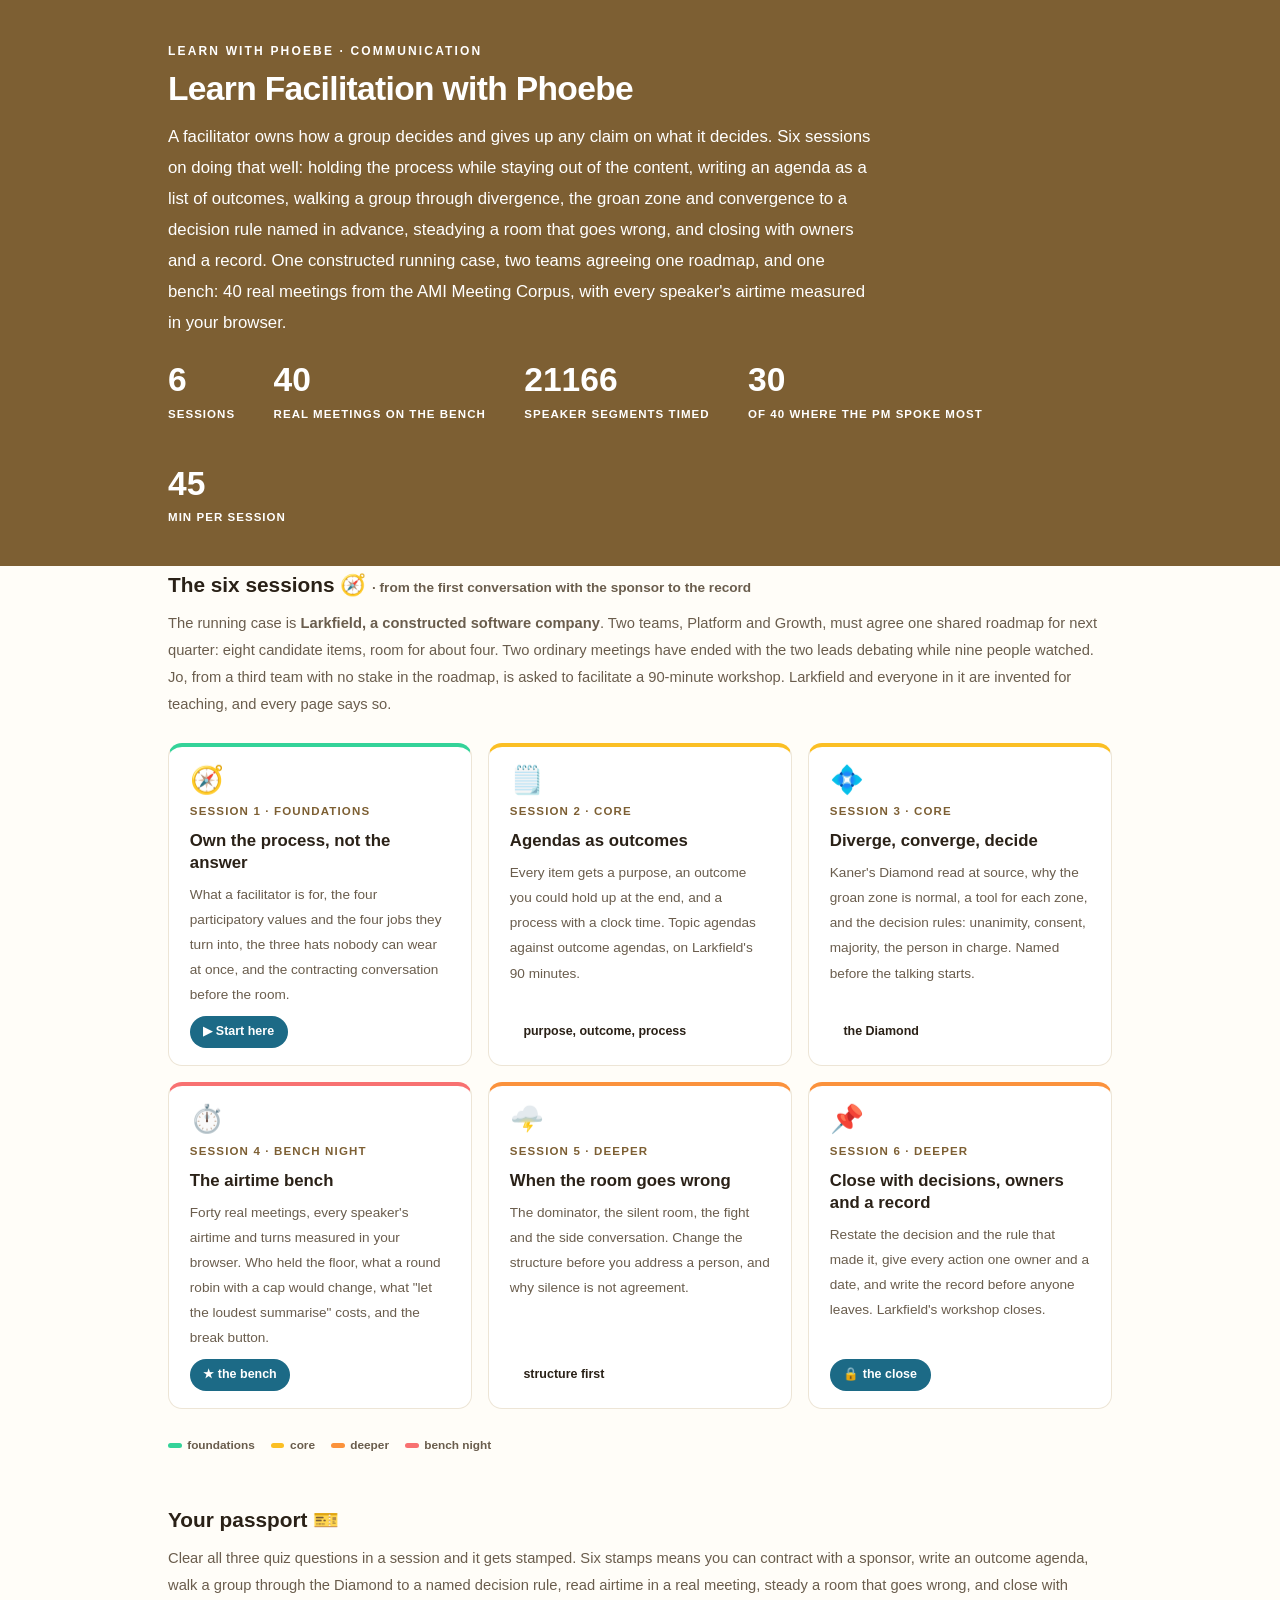
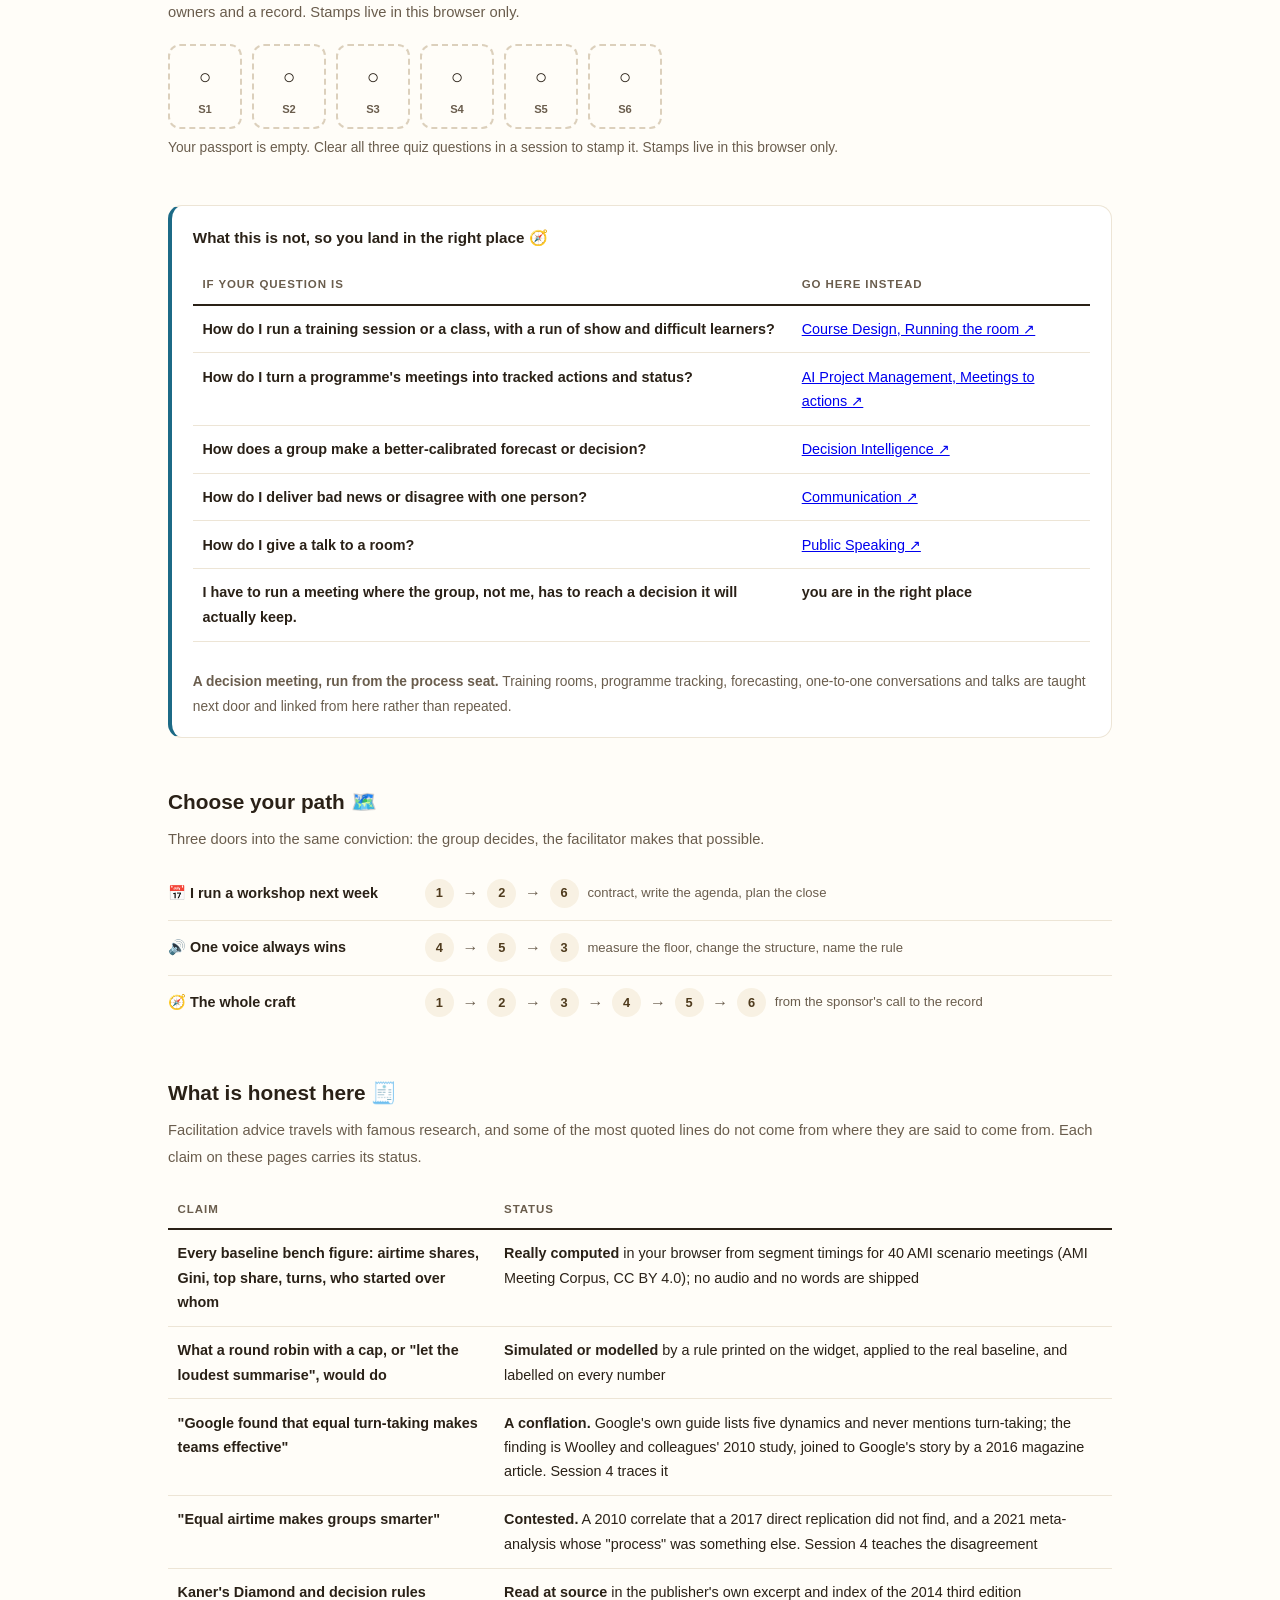
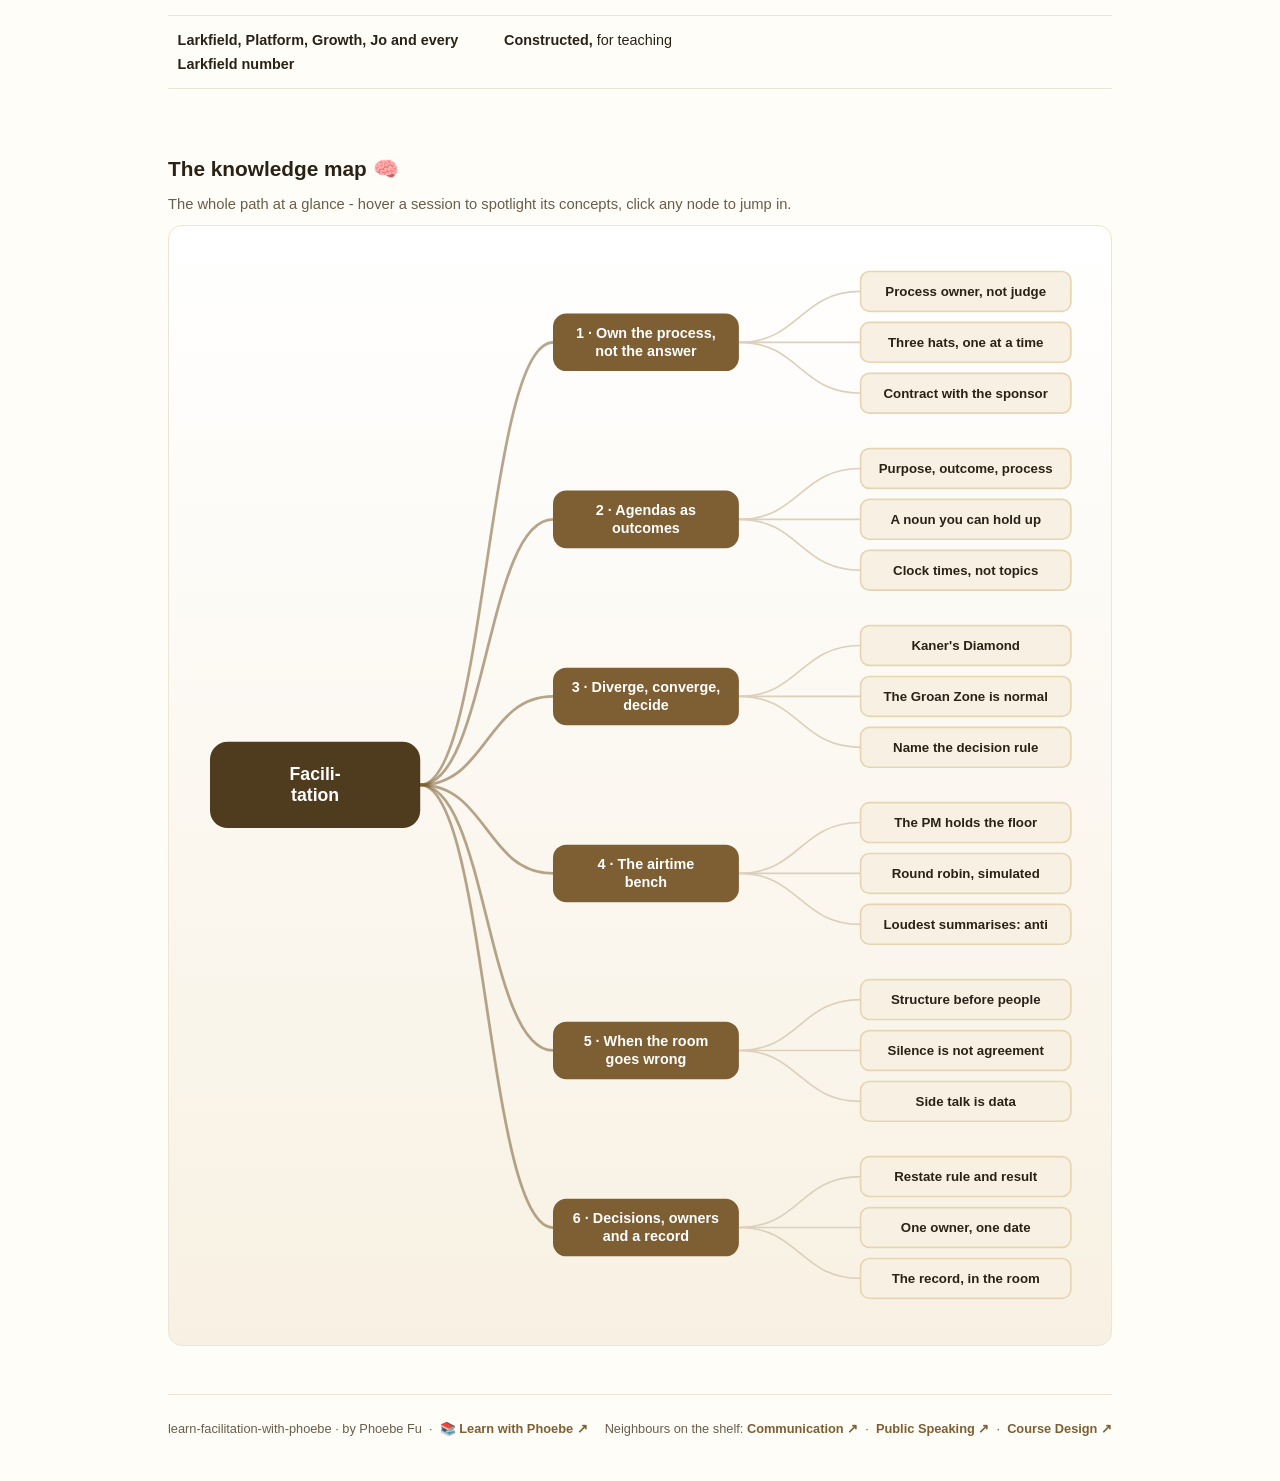
==== commit 6d8bb369: "Light surfaces everywhere: lightbox, cheat panel, code boxes; contrast and phone-width fixes Every d" ====
--- a/index.html
+++ b/index.html
@@ -19,7 +19,7 @@
 <meta name="twitter:image" content="https://phoebefu6.github.io/learn-facilitation-with-phoebe/assets/og-cover.png">
 <!-- social:end -->
 <title>Learn Facilitation with Phoebe</title>
-<link rel="stylesheet" href="assets/style.css?v=3">
+<link rel="stylesheet" href="assets/style.css?v=19">
 <style>
 
   .stats-row { display: flex; gap: 2.4rem; margin-top: 1.5rem; flex-wrap: wrap; }
@@ -57,7 +57,7 @@
   .path { display: flex; gap: .55rem; align-items: center; padding: .75rem 0; border-bottom: .5px solid var(--hairline); flex-wrap: wrap; }
   .path:last-child { border-bottom: none; }
   .path b { min-width: 15.5rem; font-size: .9rem; }
-  .path .pstep { background: var(--indigo-50); color: var(--indigo); border-radius: 999px; padding: .16rem .68rem; font-weight: 700; font-size: .8rem; text-decoration: none; transition: all .12s ease; }
+  .path .pstep { background: var(--indigo-50); color: var(--indigo-deep); border-radius: 999px; padding: .16rem .68rem; font-weight: 700; font-size: .8rem; text-decoration: none; transition: all .12s ease; }
   .path .pstep:hover { background: var(--indigo); color: #fff; }
   .path .parr { color: var(--muted); font-weight: 700; }
 
@@ -345,6 +345,6 @@
 };
 </script>
 <script src="assets/mindmap.js?v=1"></script>
-<script src="assets/app.js?v=2"></script>
+<script src="assets/app.js?v=19"></script>
 </body>
 </html>
--- a/assets/style.css
+++ b/assets/style.css
@@ -19,7 +19,7 @@
   --amber-ink: #124A5E;
   --amber-50: #E4F1F5;
   --paper: #FFFDF8;
-  --code-bg: #FBF6EC;
+  --code-bg: #F8F1E3;
   --code-ink: #2A2117;
   --scrim-rgb: 255,252,246;
   --shadow-rgb: 125,95,51;
@@ -241,7 +241,7 @@
 .pill.light { background: var(--indigo-50); color: var(--indigo); }
 .pill.inkpill { background: var(--ink); color: #fff; }
 .pill.amber, .pill.peach { background: var(--amber); color: #fff; }
-.pill.bare { color: var(--faint); }
+.pill.bare { color: var(--muted); }
 
 /* ---------- 4D grid ---------- */
 .grid-2 { display: grid; grid-template-columns: repeat(auto-fit, minmax(15rem, 1fr)); gap: .8rem; margin: .5rem 0 1rem; }
@@ -270,10 +270,11 @@
 table.clean td:first-child { font-weight: 600; }
 
 /* ---------- prompt boxes ---------- */
-.prompt-box {
+.prompt-box{
   position: relative;
-  background: var(--code-bg);
-  color: var(--code-ink);
+  background: #F8F1E3;
+  border: 1px solid #EDE5D6;
+  color: #2A2117;
   border-radius: var(--radius);
   padding: 1.1rem 1.2rem;
   margin: 1rem 0 1.2rem;
@@ -283,12 +284,12 @@
   white-space: pre-wrap;
   word-break: break-word;
 }
-.prompt-box .label {
+.prompt-box .label{
   position: absolute;
   top: -0.7rem;
   left: 1rem;
-  background: var(--indigo);
-  color: #fff;
+  background: #7D5F33;
+  color: #FFFFFF;
   font-family: "Inter", -apple-system, sans-serif;
   font-size: .68rem;
   font-weight: 700;
@@ -299,7 +300,7 @@
 }
 .prompt-box.bad .label { background: var(--faint); color: var(--ink); }
 .prompt-box.good .label { background: var(--amber); color: #fff; }
-.copy-btn {
+.copy-btn{
   position: absolute;
   top: .7rem;
   right: .7rem;
@@ -409,7 +410,7 @@
   gap: .4rem;
 }
 
-.lightbox {
+.lightbox{
   position: fixed;
   inset: 0;
   z-index: 100;
@@ -421,8 +422,10 @@
   cursor: zoom-out;
 }
 .lightbox.open { display: flex; }
-.lightbox .inner {
+.lightbox .inner{
   background: #fff;
+  border: 1px solid #EDE5D6;
+  box-shadow: 0 10px 40px rgba(42,33,23,.14);
   border-radius: var(--radius);
   padding: 2rem;
   max-width: 94vw;
@@ -430,7 +433,7 @@
   overflow: auto;
 }
 .lightbox .inner svg, .lightbox .inner img { width: min(88vw, 70rem); height: auto; }
-.lightbox .close-hint {
+.lightbox .close-hint{
   position: fixed;
   top: 1rem; right: 1.4rem;
   color: var(--ink);
@@ -455,7 +458,7 @@
 .covered-row .note { margin-left: auto; color: var(--muted); font-size: .78rem; text-align: right; }
 
 /* ---------- cheat sheet footer ---------- */
-.cheat {
+.cheat{
   background: var(--indigo-50);
   color: var(--ink);
   border: 1px solid var(--indigo-soft);
@@ -1162,7 +1165,7 @@
   transition: all .18s ease;
 }
 .pp-stamp:hover { border-color: var(--indigo-soft); }
-.pp-stamp i { font-size: 1.3rem; font-style: normal; opacity: .7; color: var(--ink); }
+.pp-stamp i { font-size: 1.3rem; font-style: normal; opacity: 1; color: var(--ink); }
 .pp-stamp b { font: 800 0.7rem Inter, sans-serif; }
 .pp-stamp.got {
   border-style: solid; border-color: var(--indigo);
@@ -1320,3 +1323,28 @@
 .ab-dot { fill: var(--indigo-soft); stroke: var(--indigo); stroke-width: 1; }
 .ab-dot.is-sel { fill: var(--amber); stroke: var(--amber-ink); }
 .ab-matrix td, .ab-matrix th { text-align: center; }
+
+/* layout-patch-3: phone-width overflow (2026-10-10) */
+.sql-bar { flex-wrap: wrap; }
+@media (max-width: 480px) {
+  .covered-row { flex-wrap: wrap; }
+  .covered-row .note { margin-left: 0; text-align: left; flex-basis: 100%; }
+  details.card summary { flex-wrap: wrap; }
+  details.card summary .mini { white-space: normal; }
+  .wk, .sqlbox, .prompt-box, pre { max-width: 100%; overflow-x: auto; }
+  .mono, code, strong, .note { overflow-wrap: anywhere; }
+  select, input[type=range], label { max-width: 100%; }
+  canvas, svg, img { max-width: 100%; height: auto; }
+  .tree-kids, .tree-node-wrap, .tree-node, .rb-night, .al-row, .gd-field, .tl-row, .sl-row { max-width: 100%; overflow-x: auto; }
+  .tl-cols, .sl-cols, .bb-cols, .ev-cols, [class$="-cols"] { grid-template-columns: 1fr !important; display: grid; }
+  .tl-cols > *, .sl-cols > *, [class$="-cols"] > * { min-width: 0; max-width: 100%; }
+  .mono { white-space: normal; }
+  .er-w, .bb-lab, .tl-lev, .sl-lev { max-width: 100%; white-space: normal; }
+}
+/* contrast-patch-2b */
+.cheat a { color: var(--indigo-deep, var(--ink)); }
+.chip.audience { background: transparent; border-color: rgba(255,255,255,.55); }
+.masthead a, .masthead .sub a { color: #fff; text-decoration: underline; text-underline-offset: 2px; }
+.prompt-box b, .prompt-box strong { color: var(--indigo-deep, var(--ink)); }
+.prompt-box span, .prompt-box em, .prompt-box i { color: inherit; }
+.pp-stamp i { color: var(--ink); }
